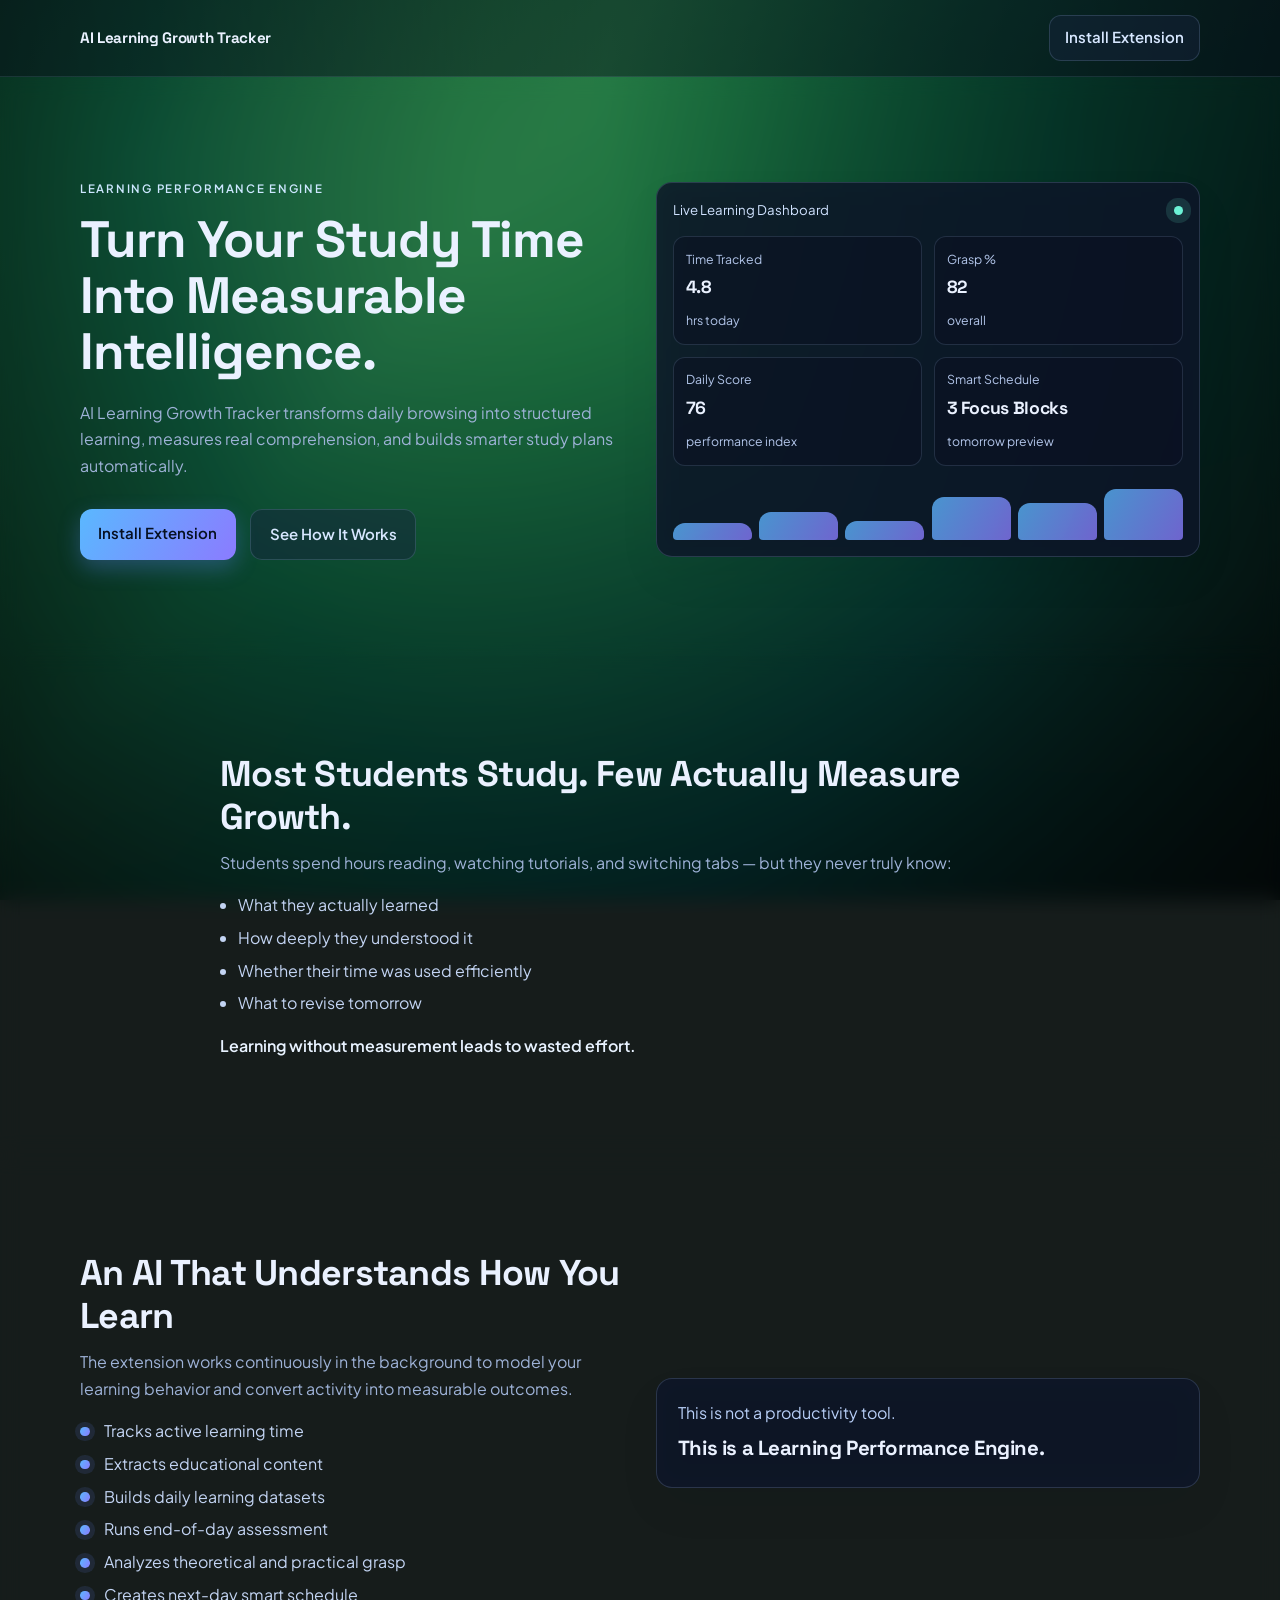
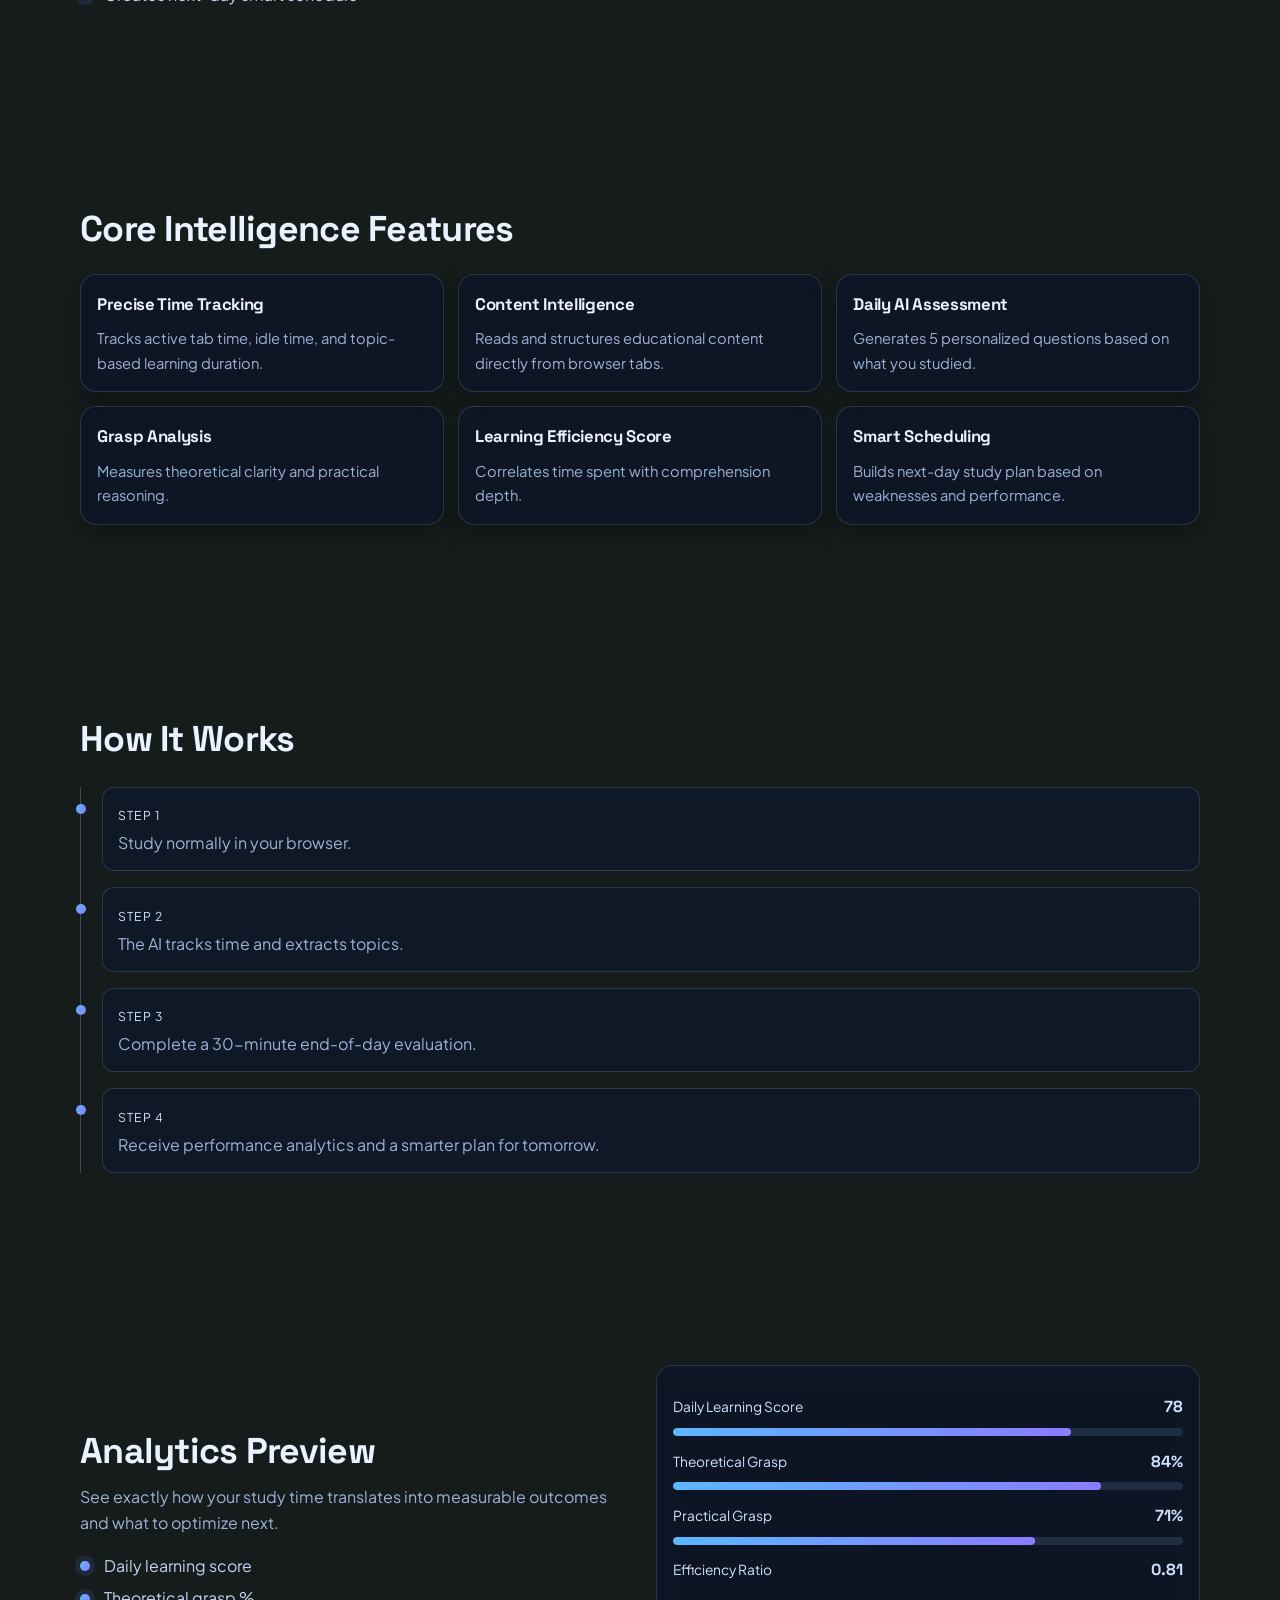
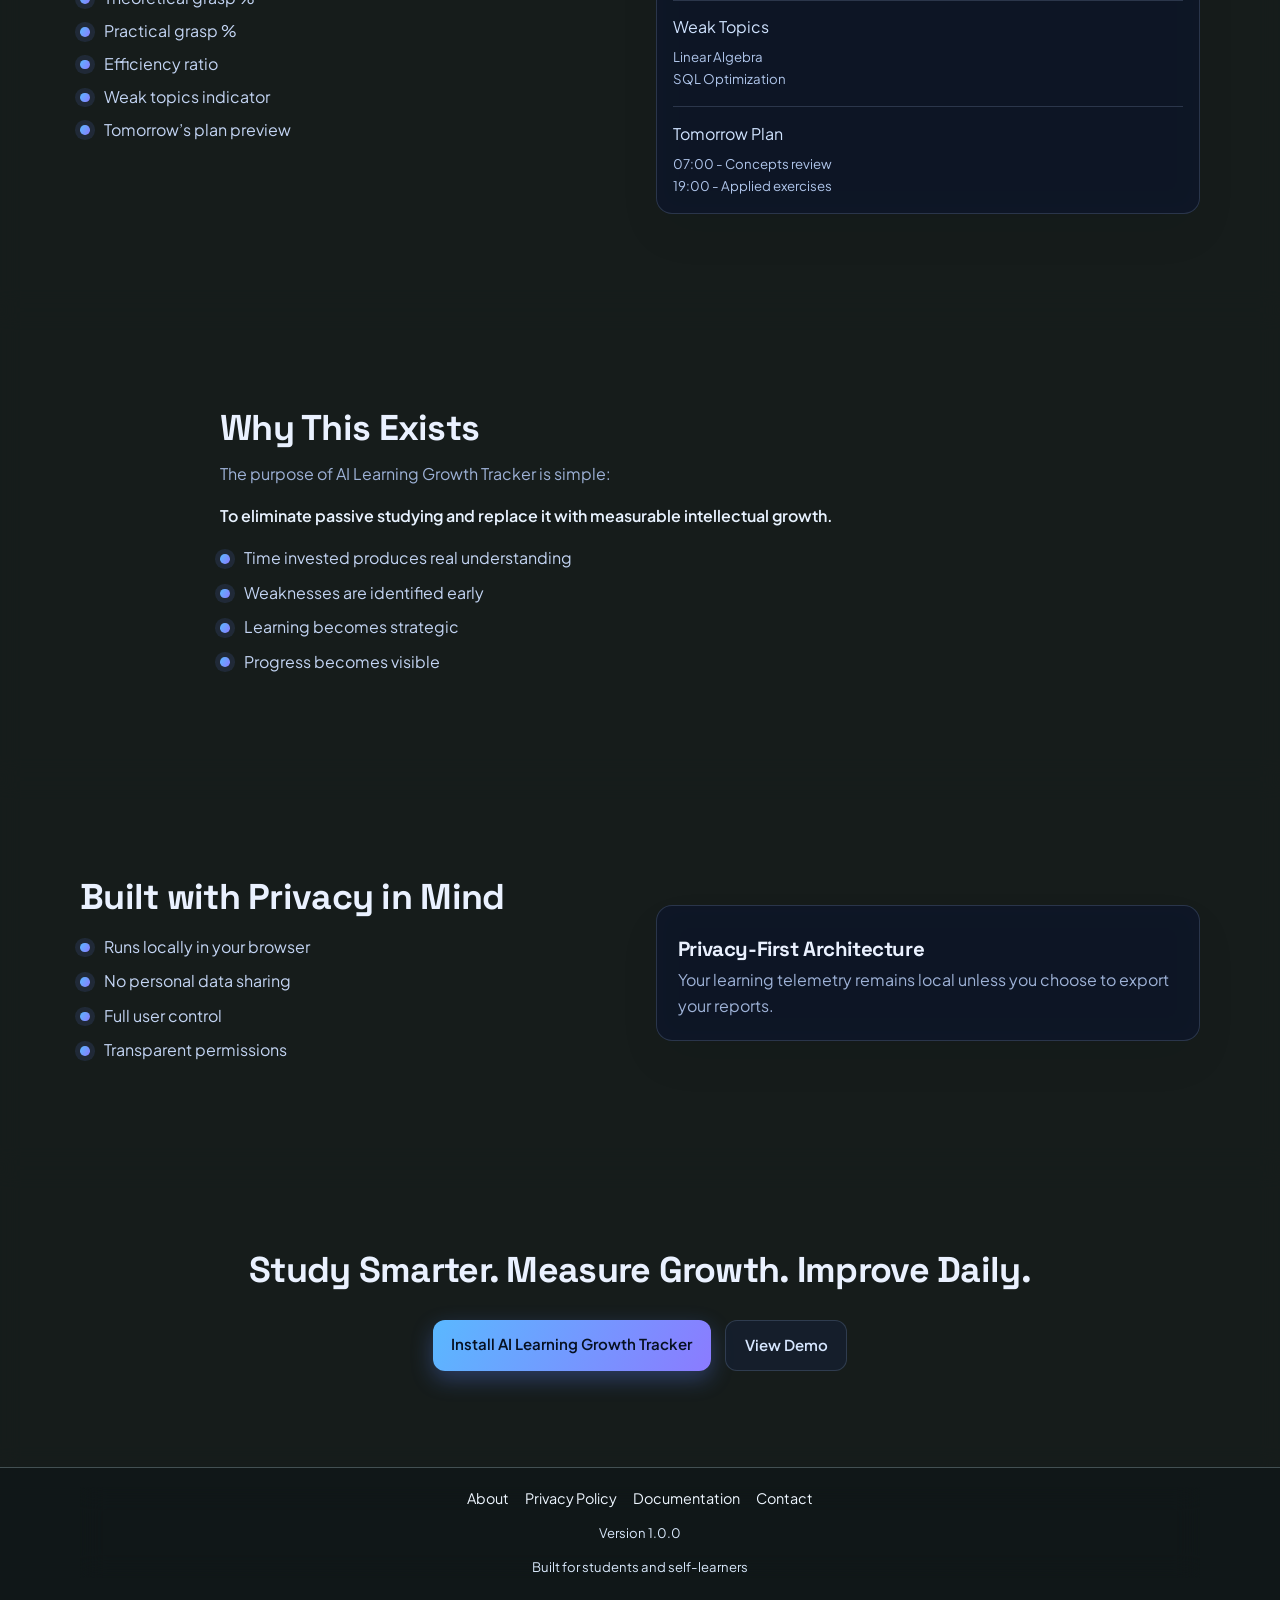
==== index.html @ ff6d8755 "initial commit" ====
<!doctype html>
<html lang="en">
<head>
  <meta charset="UTF-8">
  <meta name="viewport" content="width=device-width, initial-scale=1.0">
  <title>AI Learning Growth Tracker</title>
  <meta name="description" content="AI Learning Growth Tracker transforms daily browsing into measurable learning intelligence.">
  <link rel="preconnect" href="https://fonts.googleapis.com">
  <link rel="preconnect" href="https://fonts.gstatic.com" crossorigin>
  <link href="https://fonts.googleapis.com/css2?family=Space+Grotesk:wght@400;500;600;700&family=Plus+Jakarta+Sans:wght@400;500;600&display=swap" rel="stylesheet">
  <link rel="stylesheet" href="styles.css">
</head>
<body>
  <div class="site-bg" aria-hidden="true"></div>
  <header class="topbar">
    <div class="container nav-wrap">
      <div class="logo">AI Learning Growth Tracker</div>
      <a class="btn btn-ghost" href="https://drive.google.com/drive/folders/1gPzbtvhrCw2ZPXUbABQVfbm62BZZRUvs?usp=drive_link">Install Extension</a>
    </div>
  </header>

  <main>
    <section class="hero section">
      <div class="container hero-grid">
        <div class="hero-copy">
          <p class="eyebrow">Learning Performance Engine</p>
          <h1>Turn Your Study Time Into Measurable Intelligence.</h1>
          <p class="lead">AI Learning Growth Tracker transforms daily browsing into structured learning, measures real comprehension, and builds smarter study plans automatically.</p>
          <div class="cta-row">
            <a class="btn btn-primary" href="#final-cta">Install Extension</a>
            <a class="btn btn-secondary" href="#how">See How It Works</a>
          </div>
        </div>
        <div class="hero-mockup glass reveal-up" data-delay="120">
          <div class="mockup-head">
            <span>Live Learning Dashboard</span>
            <span class="dot"></span>
          </div>
          <div class="metric-grid">
            <article>
              <p>Time Tracked</p>
              <h3 data-counter="4.8">0</h3>
              <small>hrs today</small>
            </article>
            <article>
              <p>Grasp %</p>
              <h3 data-counter="82">0</h3>
              <small>overall</small>
            </article>
            <article>
              <p>Daily Score</p>
              <h3 data-counter="76">0</h3>
              <small>performance index</small>
            </article>
            <article>
              <p>Smart Schedule</p>
              <h3>3 Focus Blocks</h3>
              <small>tomorrow preview</small>
            </article>
          </div>
          <div class="sparkline" aria-hidden="true">
            <span></span><span></span><span></span><span></span><span></span><span></span>
          </div>
        </div>
      </div>
    </section>

    <section class="section">
      <div class="container narrow reveal-up">
        <h2>Most Students Study. Few Actually Measure Growth.</h2>
        <p>Students spend hours reading, watching tutorials, and switching tabs — but they never truly know:</p>
        <ul class="clean-list">
          <li>What they actually learned</li>
          <li>How deeply they understood it</li>
          <li>Whether their time was used efficiently</li>
          <li>What to revise tomorrow</li>
        </ul>
        <p class="emphasis">Learning without measurement leads to wasted effort.</p>
      </div>
    </section>

    <section class="section">
      <div class="container split reveal-up">
        <div>
          <h2>An AI That Understands How You Learn</h2>
          <p>The extension works continuously in the background to model your learning behavior and convert activity into measurable outcomes.</p>
          <ul class="check-list">
            <li>Tracks active learning time</li>
            <li>Extracts educational content</li>
            <li>Builds daily learning datasets</li>
            <li>Runs end-of-day assessment</li>
            <li>Analyzes theoretical and practical grasp</li>
            <li>Creates next-day smart schedule</li>
          </ul>
        </div>
        <div class="glass callout">
          <p>This is not a productivity tool.</p>
          <h3>This is a Learning Performance Engine.</h3>
        </div>
      </div>
    </section>

    <section class="section" id="features">
      <div class="container">
        <h2 class="reveal-up">Core Intelligence Features</h2>
        <div class="feature-grid">
          <article class="feature-card reveal-up"><h3>Precise Time Tracking</h3><p>Tracks active tab time, idle time, and topic-based learning duration.</p></article>
          <article class="feature-card reveal-up"><h3>Content Intelligence</h3><p>Reads and structures educational content directly from browser tabs.</p></article>
          <article class="feature-card reveal-up"><h3>Daily AI Assessment</h3><p>Generates 5 personalized questions based on what you studied.</p></article>
          <article class="feature-card reveal-up"><h3>Grasp Analysis</h3><p>Measures theoretical clarity and practical reasoning.</p></article>
          <article class="feature-card reveal-up"><h3>Learning Efficiency Score</h3><p>Correlates time spent with comprehension depth.</p></article>
          <article class="feature-card reveal-up"><h3>Smart Scheduling</h3><p>Builds next-day study plan based on weaknesses and performance.</p></article>
        </div>
      </div>
    </section>

    <section class="section" id="how">
      <div class="container">
        <h2 class="reveal-up">How It Works</h2>
        <div class="timeline">
          <article class="timeline-item reveal-up">
            <span>Step 1</span>
            <p>Study normally in your browser.</p>
          </article>
          <article class="timeline-item reveal-up">
            <span>Step 2</span>
            <p>The AI tracks time and extracts topics.</p>
          </article>
          <article class="timeline-item reveal-up">
            <span>Step 3</span>
            <p>Complete a 30-minute end-of-day evaluation.</p>
          </article>
          <article class="timeline-item reveal-up">
            <span>Step 4</span>
            <p>Receive performance analytics and a smarter plan for tomorrow.</p>
          </article>
        </div>
      </div>
    </section>

    <section class="section">
      <div class="container split analytics reveal-up">
        <div>
          <h2>Analytics Preview</h2>
          <p>See exactly how your study time translates into measurable outcomes and what to optimize next.</p>
          <ul class="check-list">
            <li>Daily learning score</li>
            <li>Theoretical grasp %</li>
            <li>Practical grasp %</li>
            <li>Efficiency ratio</li>
            <li>Weak topics indicator</li>
            <li>Tomorrow’s plan preview</li>
          </ul>
        </div>
        <div class="glass panel">
          <div class="panel-row"><span>Daily Learning Score</span><strong>78</strong></div>
          <div class="bar"><i style="--w:78%"></i></div>
          <div class="panel-row"><span>Theoretical Grasp</span><strong>84%</strong></div>
          <div class="bar"><i style="--w:84%"></i></div>
          <div class="panel-row"><span>Practical Grasp</span><strong>71%</strong></div>
          <div class="bar"><i style="--w:71%"></i></div>
          <div class="panel-row"><span>Efficiency Ratio</span><strong>0.81</strong></div>
          <div class="weak-topics">
            <p>Weak Topics</p>
            <span>Linear Algebra</span>
            <span>SQL Optimization</span>
          </div>
          <div class="tomorrow">
            <p>Tomorrow Plan</p>
            <small>07:00 - Concepts review</small>
            <small>19:00 - Applied exercises</small>
          </div>
        </div>
      </div>
    </section>

    <section class="section">
      <div class="container narrow reveal-up">
        <h2>Why This Exists</h2>
        <p>The purpose of AI Learning Growth Tracker is simple:</p>
        <p class="emphasis">To eliminate passive studying and replace it with measurable intellectual growth.</p>
        <ul class="check-list compact">
          <li>Time invested produces real understanding</li>
          <li>Weaknesses are identified early</li>
          <li>Learning becomes strategic</li>
          <li>Progress becomes visible</li>
        </ul>
      </div>
    </section>

    <section class="section">
      <div class="container split reveal-up">
        <div>
          <h2>Built with Privacy in Mind</h2>
          <ul class="check-list compact">
            <li>Runs locally in your browser</li>
            <li>No personal data sharing</li>
            <li>Full user control</li>
            <li>Transparent permissions</li>
          </ul>
        </div>
        <div class="glass privacy-badge">
          <h3>Privacy-First Architecture</h3>
          <p>Your learning telemetry remains local unless you choose to export your reports.</p>
        </div>
      </div>
    </section>

    <section class="section final-cta" id="final-cta">
      <div class="container narrow reveal-up">
        <h2>Study Smarter. Measure Growth. Improve Daily.</h2>
        <div class="cta-row center">
          <a class="btn btn-primary" href="#">Install AI Learning Growth Tracker</a>
          <a class="btn btn-secondary" href="#">View Demo</a>
        </div>
      </div>
    </section>
  </main>

  <footer class="footer">
    <div class="container footer-grid">
      <nav>
        <a href="#">About</a>
        <a href="#">Privacy Policy</a>
        <a href="#">Documentation</a>
        <a href="#">Contact</a>
      </nav>
      <p>Version 1.0.0</p>
      <p>Built for students and self-learners</p>
    </div>
  </footer>

  <script src="script.js"></script>
</body>
</html>
---- styles.css ----
:root {
  --bg: rgb(31, 36, 33);
  --bg-soft: rgb(33, 104, 105);
  --card: rgba(14, 22, 42, 0.82);
  --text: #eaf1ff;
  --muted: #9eb2d7;
  --line: rgba(154, 178, 222, 0.2);
  --accent-a: #5ab8ff;
  --accent-b: #8b7bff;
  --accent-grad: linear-gradient(120deg, var(--accent-a), var(--accent-b));
  --radius: 16px;
  --shadow: 0 20px 45px rgba(0, 0, 0, 0.05);
}

* {
  box-sizing: border-box;
}

html,
body {
  margin: 0;
  padding: 0;
  background: var(--bg);
  color: var(--text);
  font-family: "Plus Jakarta Sans", "Segoe UI", sans-serif;
  scroll-behavior: smooth;
}

body {
  line-height: 1.65;
  position: relative;
  overflow-x: hidden;
}

header,
main,
footer {
  position: relative;
  z-index: 1;
}

.site-bg {
  position: fixed;
  inset: 0;
  pointer-events: none;
  background:
    radial-gradient(circle at 12% 18%, rgb(156, 197, 161) 0%, rgb(73, 160, 120) 34%, rgb(33, 104, 105) 68%, rgb(31, 36, 33) 100%),
    radial-gradient(circle at 85% 12%, rgb(73, 160, 120) 0%, rgb(156, 197, 161) 36%, rgb(33, 104, 105) 70%, rgb(31, 36, 33) 100%),
    linear-gradient(128deg, rgb(73, 160, 120) 0%, rgb(156, 197, 161) 33%, rgb(33, 104, 105) 70%, rgb(31, 36, 33) 100%);
  background-blend-mode: overlay, multiply;
}

h1,
h2,
h3,
.logo {
  font-family: "Space Grotesk", "Avenir Next", sans-serif;
  letter-spacing: -0.02em;
}

h1 {
  font-size: clamp(2rem, 4vw, 3.8rem);
  line-height: 1.1;
  margin: 0;
}

h2 {
  margin: 0 0 0.75rem;
  font-size: clamp(1.55rem, 2.8vw, 2.55rem);
  line-height: 1.2;
}

h3 {
  margin: 0;
  font-size: 1.05rem;
}

p {
  margin: 0;
  color: var(--muted);
}

.container {
  width: min(1120px, 90vw);
  margin: 0 auto;
}

.narrow {
  width: min(840px, 90vw);
}

.topbar {
  position: sticky;
  top: 0;
  z-index: 20;
  border-bottom: 1px solid rgba(150, 173, 212, 0.14);
  background: rgba(7, 11, 21, 0.62);
}

.nav-wrap {
  display: flex;
  align-items: center;
  justify-content: space-between;
  gap: 1rem;
  padding: 0.95rem 0;
}

.logo {
  font-size: 0.95rem;
  font-weight: 700;
}

.section {
  padding: clamp(3.5rem, 8vw, 6rem) 0;
  background: rgba(6, 16, 19, 0.34);
  backdrop-filter: blur(10px);
  -webkit-backdrop-filter: blur(10px);
}

.hero {
  padding-top: clamp(4.2rem, 8vw, 6.4rem);
}

.hero-grid,
.split {
  display: grid;
  gap: 2rem;
  grid-template-columns: repeat(2, minmax(0, 1fr));
  align-items: center;
}

.hero-copy {
  max-width: 620px;
}

.eyebrow {
  color: #cde7ff;
  letter-spacing: 0.15em;
  text-transform: uppercase;
  font-size: 0.72rem;
  font-weight: 600;
  margin-bottom: 0.85rem;
}

.lead {
  margin-top: 1.2rem;
  max-width: 58ch;
}

.cta-row {
  margin-top: 1.85rem;
  display: flex;
  gap: 0.9rem;
  flex-wrap: wrap;
}

.btn {
  text-decoration: none;
  padding: 0.76rem 1.15rem;
  border-radius: 12px;
  font-weight: 600;
  font-size: 0.94rem;
  transition: transform 220ms ease, box-shadow 220ms ease, background 220ms ease, color 220ms ease;
}

.btn:hover {
  transform: translateY(-2px);
}

.btn-primary {
  background: var(--accent-grad);
  color: #061021;
  box-shadow: 0 8px 22px rgba(92, 130, 255, 0.32);
}

.btn-secondary,
.btn-ghost {
  color: #d7e7ff;
  border: 1px solid var(--line);
  background: rgba(21, 35, 62, 0.48);
}

.btn-ghost {
  padding: 0.58rem 0.95rem;
}

.glass {
  border-radius: var(--radius);
  background: var(--card);
  border: 1px solid var(--line);
  box-shadow: var(--shadow);
  backdrop-filter: blur(14px);
  -webkit-backdrop-filter: blur(14px);
}

.hero-mockup {
  padding: 1rem;
}

.mockup-head {
  display: flex;
  justify-content: space-between;
  align-items: center;
  margin-bottom: 0.95rem;
  font-size: 0.83rem;
  color: #d0e2ff;
}

.dot {
  height: 9px;
  width: 9px;
  border-radius: 50%;
  background: #6cf2d6;
  box-shadow: 0 0 0 8px rgba(108, 242, 214, 0.14);
}

.metric-grid {
  display: grid;
  grid-template-columns: repeat(2, minmax(0, 1fr));
  gap: 0.75rem;
}

.metric-grid article {
  border: 1px solid rgba(160, 185, 227, 0.16);
  border-radius: 12px;
  padding: 0.72rem;
  background: rgba(10, 17, 34, 0.45);
}

.metric-grid p,
.metric-grid small {
  font-size: 0.77rem;
  color: #b3c6eb;
}

.metric-grid h3 {
  margin: 0.25rem 0;
  font-size: 1.1rem;
}

.sparkline {
  margin-top: 1rem;
  height: 58px;
  display: grid;
  grid-template-columns: repeat(6, 1fr);
  align-items: end;
  gap: 0.45rem;
}

.sparkline span {
  display: block;
  width: 100%;
  border-radius: 12px 12px 4px 4px;
  background: var(--accent-grad);
  opacity: 0.78;
  animation: pulseBars 3s ease-in-out infinite;
}

.sparkline span:nth-child(1) { height: 28%; animation-delay: 0ms; }
.sparkline span:nth-child(2) { height: 48%; animation-delay: 150ms; }
.sparkline span:nth-child(3) { height: 32%; animation-delay: 250ms; }
.sparkline span:nth-child(4) { height: 74%; animation-delay: 360ms; }
.sparkline span:nth-child(5) { height: 64%; animation-delay: 480ms; }
.sparkline span:nth-child(6) { height: 88%; animation-delay: 580ms; }

.clean-list,
.check-list {
  padding-left: 1.1rem;
  margin: 1rem 0 0;
}

.clean-list li,
.check-list li {
  color: #c3d4f3;
  margin-bottom: 0.4rem;
}

.check-list {
  list-style: none;
  padding-left: 0;
}

.check-list li {
  padding-left: 1.5rem;
  position: relative;
}

.check-list li::before {
  content: "";
  position: absolute;
  left: 0;
  top: 0.55rem;
  width: 0.6rem;
  height: 0.6rem;
  border-radius: 50%;
  background: var(--accent-grad);
  box-shadow: 0 0 0 5px rgba(99, 143, 255, 0.12);
}

.compact li {
  margin-bottom: 0.5rem;
}

.emphasis {
  margin-top: 1rem;
  color: #e8f2ff;
  font-weight: 600;
}

.callout,
.privacy-badge {
  padding: 1.3rem;
}

.callout p {
  color: #b8cff8;
}

.callout h3,
.privacy-badge h3 {
  margin-top: 0.35rem;
  font-size: 1.28rem;
}

.feature-grid {
  margin-top: 1.5rem;
  display: grid;
  gap: 0.9rem;
  grid-template-columns: repeat(3, minmax(0, 1fr));
}

.feature-card {
  border: 1px solid var(--line);
  border-radius: var(--radius);
  background: rgba(13, 22, 40, 0.8);
  padding: 1rem;
  box-shadow: 0 8px 22px rgba(0, 0, 0, 0.26);
}

.feature-card p {
  margin-top: 0.5rem;
  font-size: 0.92rem;
}

.timeline {
  margin-top: 1.7rem;
  border-left: 1px solid rgba(139, 160, 199, 0.34);
  padding-left: 1.3rem;
  display: grid;
  gap: 1rem;
}

.timeline-item {
  position: relative;
  padding: 0.85rem 0.95rem;
  border: 1px solid var(--line);
  border-radius: 12px;
  background: rgba(14, 24, 43, 0.72);
}

.timeline-item::before {
  content: "";
  position: absolute;
  width: 10px;
  height: 10px;
  left: -1.66rem;
  top: 1rem;
  border-radius: 50%;
  background: var(--accent-grad);
}

.timeline-item span {
  display: inline-block;
  font-size: 0.76rem;
  text-transform: uppercase;
  letter-spacing: 0.1em;
  color: #d2e4ff;
  margin-bottom: 0.3rem;
}

.analytics .panel {
  padding: 1rem;
}

.panel-row {
  display: flex;
  align-items: center;
  justify-content: space-between;
  gap: 1rem;
  margin-top: 0.8rem;
  color: #d1e2ff;
  font-size: 0.86rem;
}

.panel-row strong {
  font-family: "Space Grotesk", sans-serif;
  font-size: 1rem;
}

.bar {
  margin-top: 0.45rem;
  width: 100%;
  height: 8px;
  border-radius: 999px;
  overflow: hidden;
  background: rgba(111, 139, 183, 0.2);
}

.bar i {
  display: block;
  width: var(--w);
  height: 100%;
  border-radius: inherit;
  background: var(--accent-grad);
}

.weak-topics,
.tomorrow {
  margin-top: 1rem;
  padding-top: 0.85rem;
  border-top: 1px solid rgba(147, 169, 206, 0.22);
}

.weak-topics p,
.tomorrow p {
  color: #d0e3ff;
  margin-bottom: 0.35rem;
}

.weak-topics span,
.tomorrow small {
  display: block;
  color: #afc5ea;
  font-size: 0.83rem;
}

.final-cta {
  padding-top: 5rem;
  text-align: center;
}

.cta-row.center {
  justify-content: center;
}

.footer {
  border-top: 1px solid rgba(202, 231, 232, 0.28);
  background: rgba(6, 14, 19, 0.58);
  padding: 1.15rem 0 2rem;
}

.footer-grid {
  display: grid;
  gap: 0.75rem;
  justify-items: center;
  backdrop-filter: blur(12px);
  -webkit-backdrop-filter: blur(12px);
}

.footer nav {
  display: flex;
  gap: 1rem;
  flex-wrap: wrap;
  justify-content: center;
}

.footer a {
  color: #eef6ff;
  text-decoration: none;
  font-size: 0.9rem;
}

.footer p {
  color: #d9e8fb;
  font-size: 0.82rem;
}

.reveal-up {
  opacity: 0;
  transform: translateY(22px);
  transition: opacity 650ms ease, transform 650ms ease;
}

.reveal-up.is-visible {
  opacity: 1;
  transform: translateY(0);
}

@keyframes pulseBars {
  0%,
  100% {
    opacity: 0.55;
    transform: scaleY(0.9);
  }
  50% {
    opacity: 0.95;
    transform: scaleY(1);
  }
}

@media (max-width: 980px) {
  .hero-grid,
  .split,
  .feature-grid {
    grid-template-columns: 1fr;
  }

  .feature-grid {
    gap: 0.75rem;
  }
}

@media (max-width: 600px) {
  .section {
    padding: 3.2rem 0;
  }

  .topbar {
    position: static;
  }

  .btn {
    width: 100%;
    text-align: center;
  }

  .cta-row {
    width: 100%;
  }
}
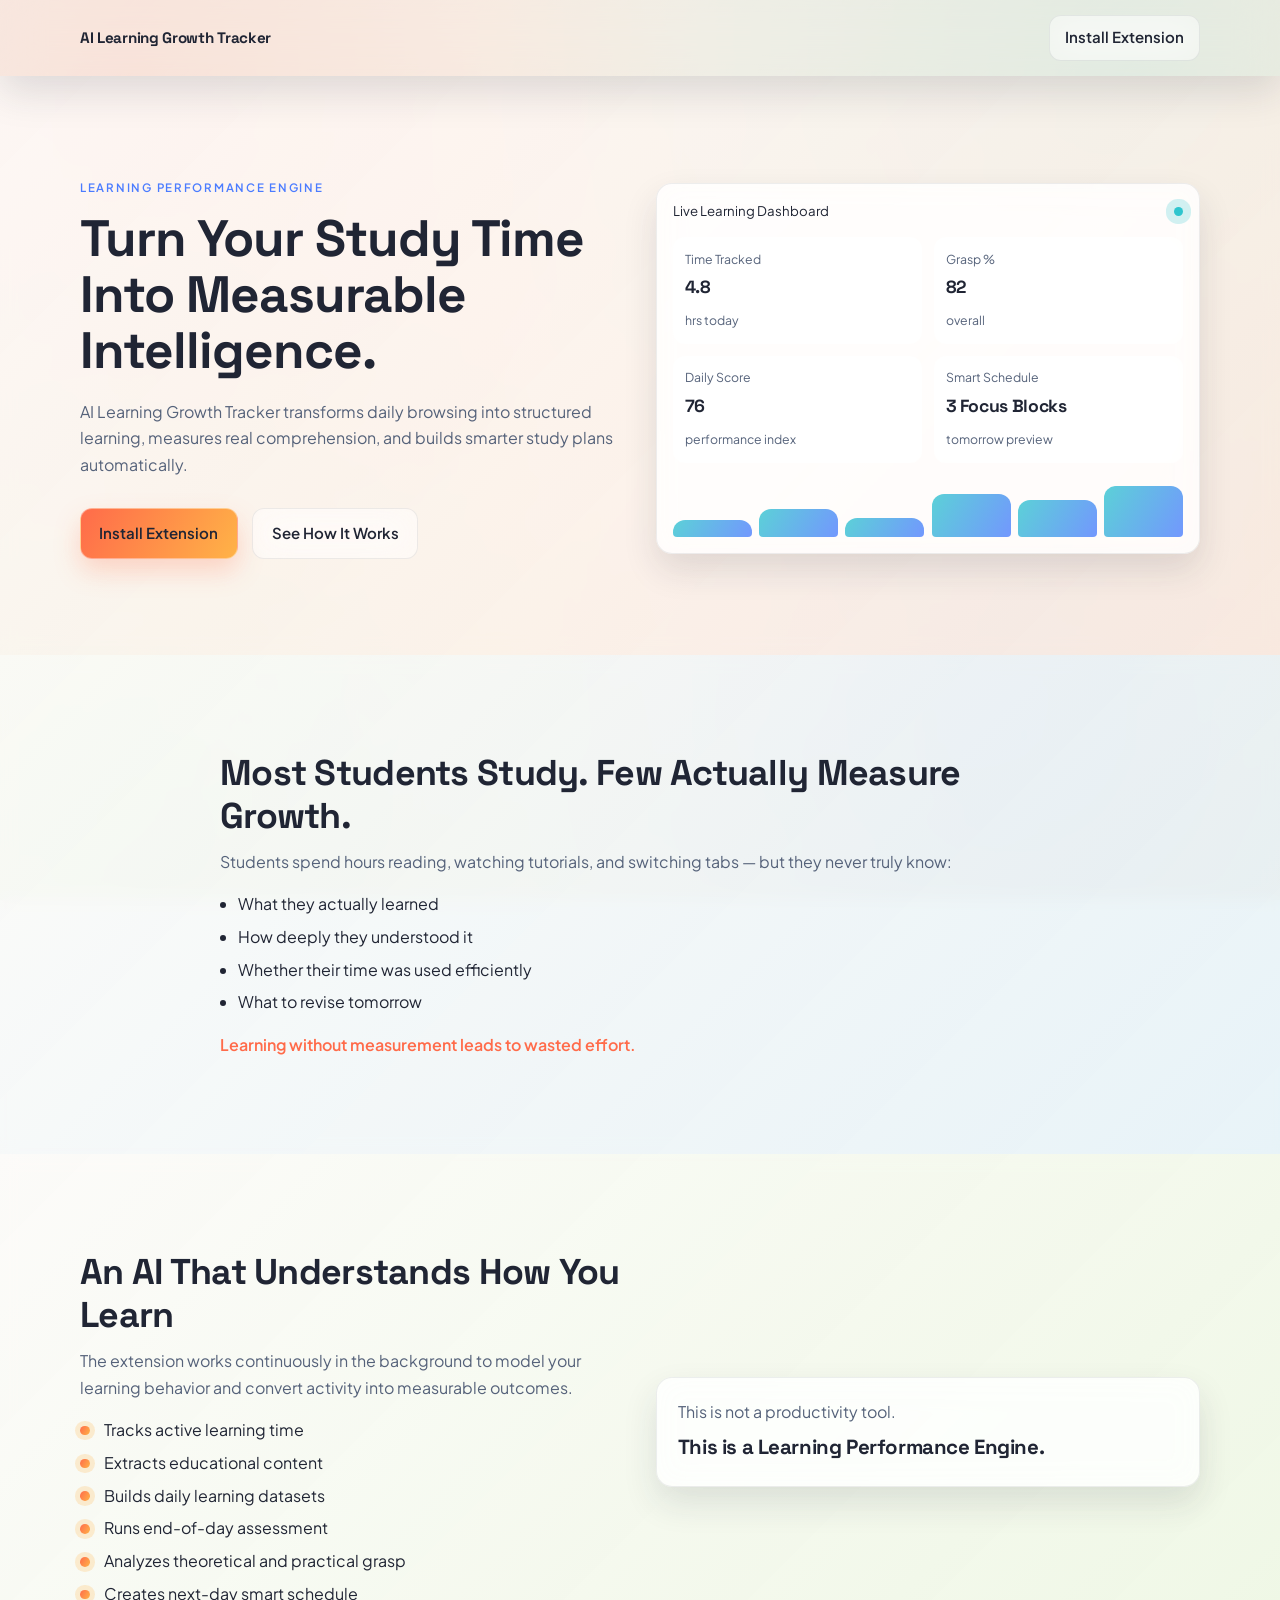
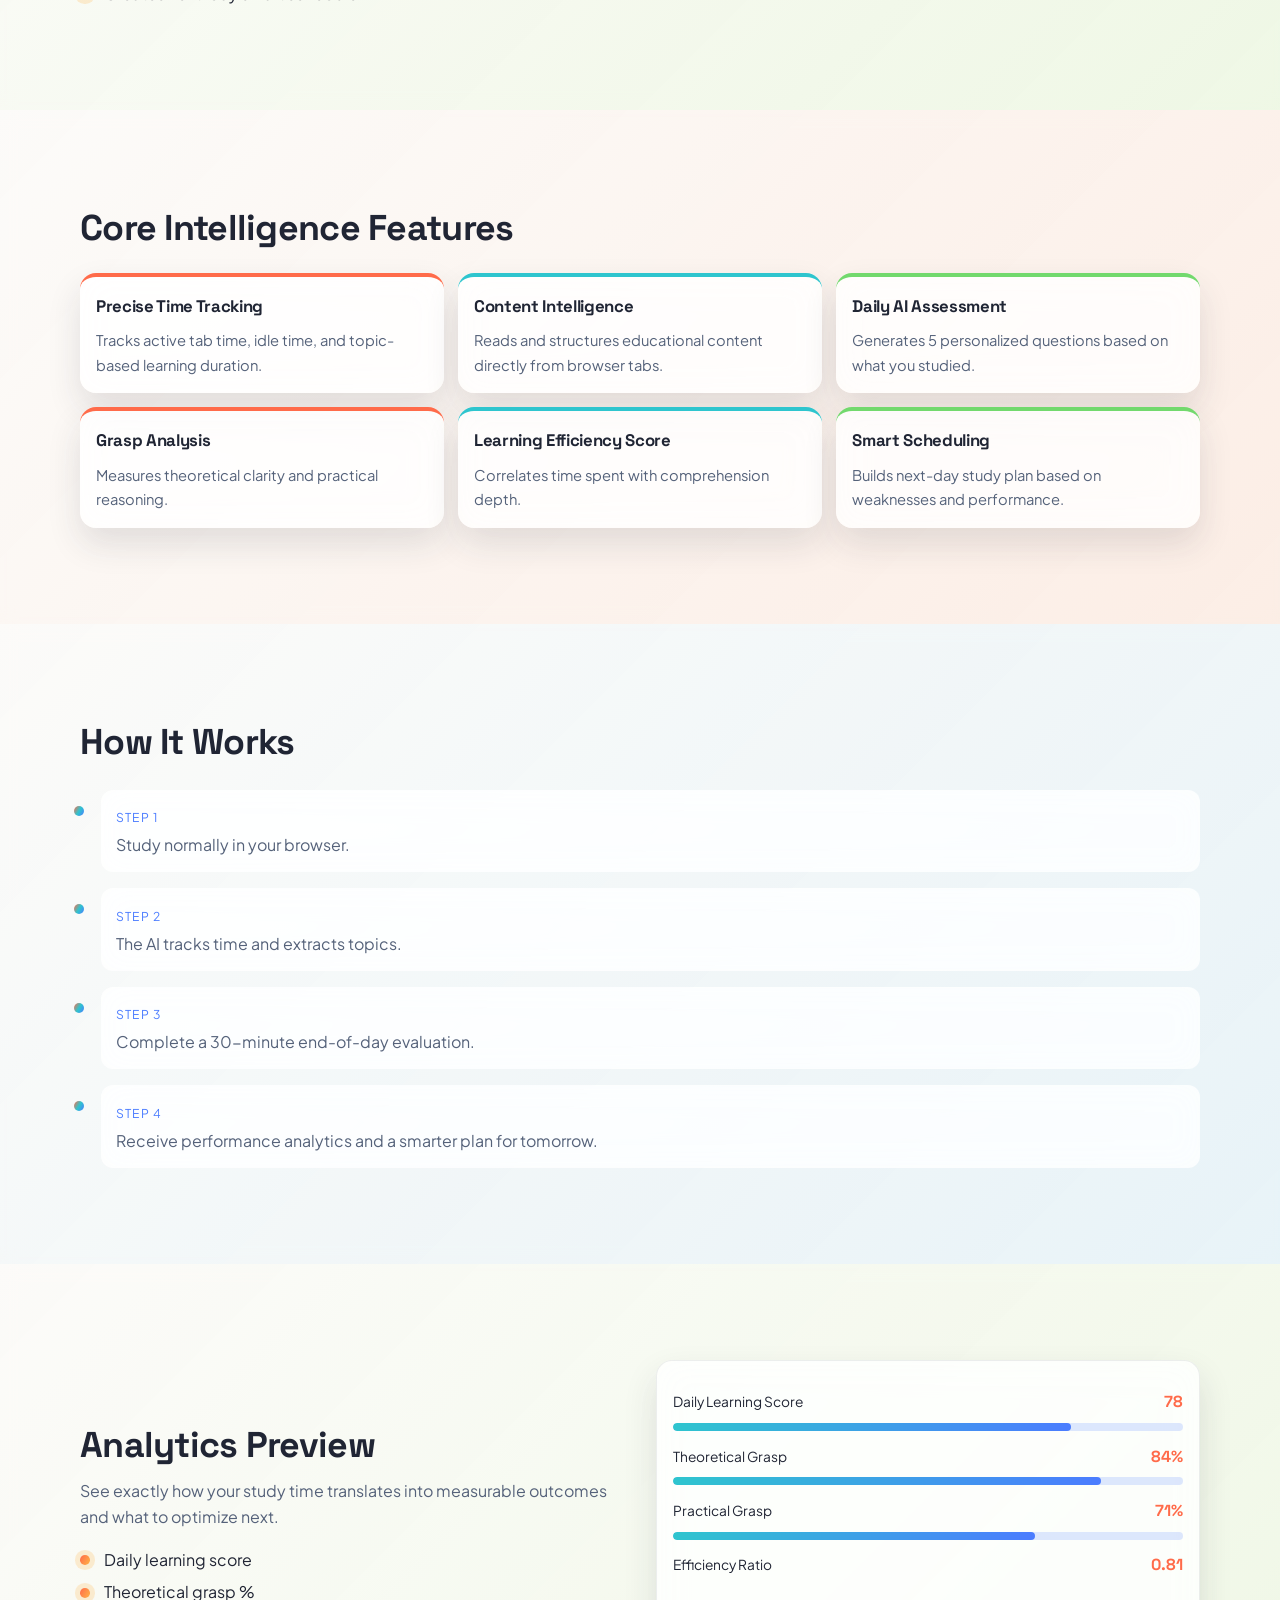
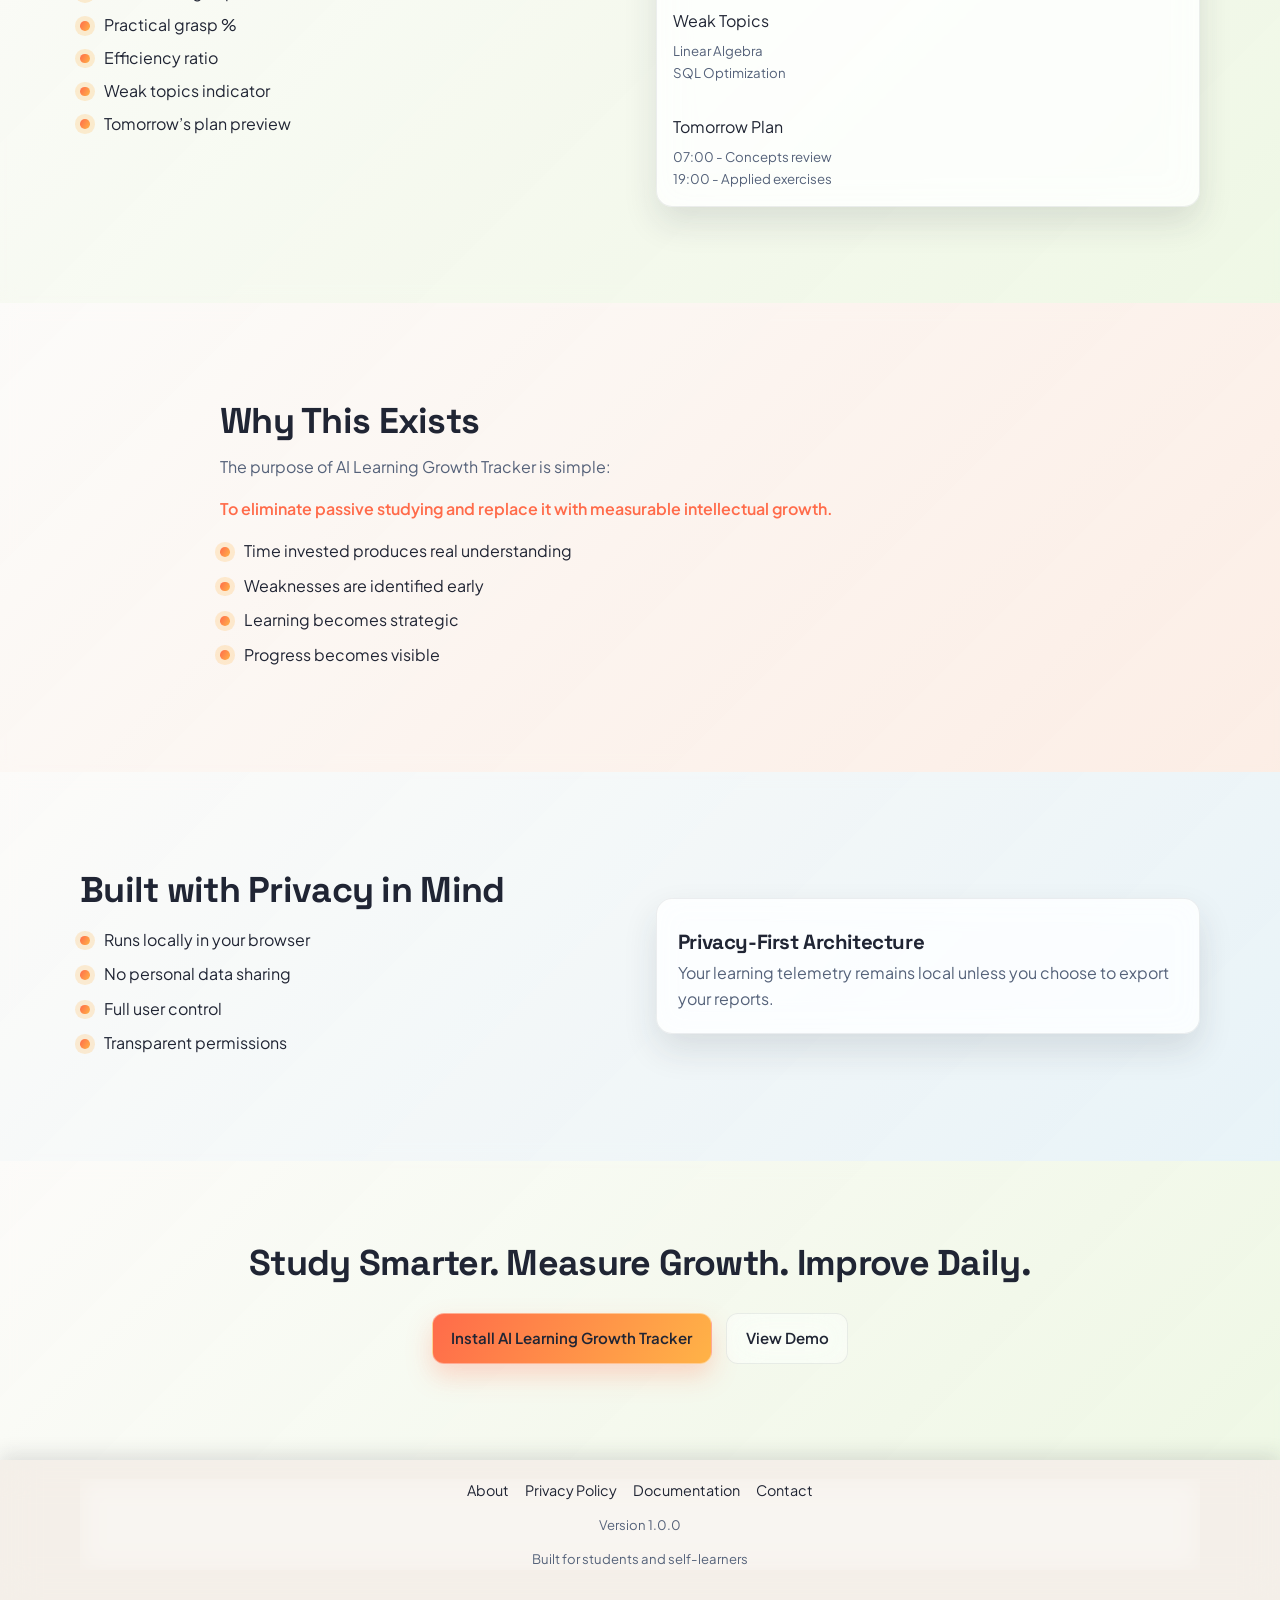
==== commit 3e005547: "new" ====
--- a/index.html
+++ b/index.html
@@ -3,6 +3,17 @@
 <head>
   <meta charset="UTF-8">
   <meta name="viewport" content="width=device-width, initial-scale=1.0">
+  <meta name="author" content="Devashish Markam">
+  <meta name="keywords" content="AI learning, AI monitoring, AI custom monitoring app, AI learning Tracker, Devashish Markam, AI tracker, custom extension, custom chrome extension, dot marketing agency, ai study optimiser, ai scheduler">
+  <meta name="description" content="AI-powered Chrome extension that analyzes answers, tracks learning growth, provides topic insights, and suggests personalized study improvements using Gemini AI and optional cloud sync.">
+  <meta name="robots" content="index, follow">
+  <meta name="title" content="AI Learning Growth Tracker – Smart Study & Progress Analytics">
+  <meta property="og:type" content="website">
+  <meta property="og:title" content="AI Learning Growth Tracker">
+  <meta property="og:description" content="Track, analyze, and improve your learning with AI-powered insights. Smart answer analysis, topic tracking, and growth visualization in one Chrome extension.">
+  <meta property="og:image" content="https://yourdomain.com/preview-image.png">
+  <meta property="og:url" content="https://yourdomain.com">
+  <meta property="og:site_name" content="AI Learning Growth Tracker">
   <title>AI Learning Growth Tracker</title>
   <meta name="description" content="AI Learning Growth Tracker transforms daily browsing into measurable learning intelligence.">
   <link rel="preconnect" href="https://fonts.googleapis.com">
@@ -28,7 +39,7 @@
           <p class="lead">AI Learning Growth Tracker transforms daily browsing into structured learning, measures real comprehension, and builds smarter study plans automatically.</p>
           <div class="cta-row">
             <a class="btn btn-primary" href="#final-cta">Install Extension</a>
-            <a class="btn btn-secondary" href="#how">See How It Works</a>
+            <a class="btn btn-secondary" href="https://docs.google.com/document/d/1eOtTYWC_iaU0guOy-WRq9B2MlVnwSuiy/edit?usp=sharing&ouid=106678018575700729006&rtpof=true&sd=true">See How It Works</a>
           </div>
         </div>
         <div class="hero-mockup glass reveal-up" data-delay="120">
--- a/styles.css
+++ b/styles.css
@@ -1,15 +1,33 @@
 :root {
-  --bg: rgb(31, 36, 33);
-  --bg-soft: rgb(33, 104, 105);
-  --card: rgba(14, 22, 42, 0.82);
-  --text: #eaf1ff;
-  --muted: #9eb2d7;
-  --line: rgba(154, 178, 222, 0.2);
-  --accent-a: #5ab8ff;
-  --accent-b: #8b7bff;
-  --accent-grad: linear-gradient(120deg, var(--accent-a), var(--accent-b));
+  --bg: #efe7dd;
+  --panel: rgba(255, 255, 255, 0.82);
+  --panel-strong: rgba(255, 255, 255, 0.94);
+  --text: #202534;
+  --muted: #55627a;
+  --line: rgba(32, 37, 52, 0.08);
+
+  --brand-a: #ff6b4a;
+  --brand-b: #ffb347;
+  --brand-c: #2ec5ce;
+  --brand-d: #4b7cff;
+  --brand-e: #72d96d;
+
+  --wash-a: rgba(255, 107, 74, 0.22);
+  --wash-b: rgba(255, 179, 71, 0.24);
+  --wash-c: rgba(46, 197, 206, 0.2);
+  --wash-d: rgba(75, 124, 255, 0.18);
+  --wash-e: rgba(114, 217, 109, 0.16);
+
+  --section-warm: rgba(255, 239, 231, 0.78);
+  --section-cool: rgba(229, 246, 255, 0.78);
+  --section-fresh: rgba(238, 252, 231, 0.78);
+
+  --accent-warm: linear-gradient(120deg, var(--brand-a), var(--brand-b));
+  --accent-cool: linear-gradient(120deg, var(--brand-c), var(--brand-d));
+  --accent-mix: linear-gradient(120deg, var(--brand-a), var(--brand-c), var(--brand-d));
+
   --radius: 16px;
-  --shadow: 0 20px 45px rgba(0, 0, 0, 0.05);
+  --shadow: 0 16px 34px rgba(32, 37, 52, 0.12);
 }
 
 * {
@@ -44,10 +62,11 @@
   inset: 0;
   pointer-events: none;
   background:
-    radial-gradient(circle at 12% 18%, rgb(156, 197, 161) 0%, rgb(73, 160, 120) 34%, rgb(33, 104, 105) 68%, rgb(31, 36, 33) 100%),
-    radial-gradient(circle at 85% 12%, rgb(73, 160, 120) 0%, rgb(156, 197, 161) 36%, rgb(33, 104, 105) 70%, rgb(31, 36, 33) 100%),
-    linear-gradient(128deg, rgb(73, 160, 120) 0%, rgb(156, 197, 161) 33%, rgb(33, 104, 105) 70%, rgb(31, 36, 33) 100%);
-  background-blend-mode: overlay, multiply;
+    radial-gradient(circle at 10% 10%, var(--wash-a) 0%, transparent 42%),
+    radial-gradient(circle at 88% 8%, var(--wash-c) 0%, transparent 46%),
+    radial-gradient(circle at 80% 82%, var(--wash-d) 0%, transparent 42%),
+    radial-gradient(circle at 8% 88%, var(--wash-e) 0%, transparent 42%),
+    linear-gradient(132deg, var(--bg) 0%, var(--wash-b) 100%);
 }
 
 h1,
@@ -93,8 +112,11 @@
   position: sticky;
   top: 0;
   z-index: 20;
-  border-bottom: 1px solid rgba(150, 173, 212, 0.14);
-  background: rgba(7, 11, 21, 0.62);
+  background: rgba(255, 255, 255, 0.45);
+  backdrop-filter: blur(20px);
+  -webkit-backdrop-filter: blur(20px);
+  box-shadow: 0 14px 40px rgba(32, 37, 52, 0.15);
+  border-bottom: none;
 }
 
 .nav-wrap {
@@ -112,9 +134,17 @@
 
 .section {
   padding: clamp(3.5rem, 8vw, 6rem) 0;
-  background: rgba(6, 16, 19, 0.34);
-  backdrop-filter: blur(10px);
-  -webkit-backdrop-filter: blur(10px);
+  background: linear-gradient(135deg, var(--panel) 0%, var(--section-warm) 100%);
+  backdrop-filter: blur(8px);
+  -webkit-backdrop-filter: blur(8px);
+}
+
+main .section:nth-of-type(3n + 2) {
+  background: linear-gradient(135deg, var(--panel) 0%, var(--section-cool) 100%);
+}
+
+main .section:nth-of-type(3n + 3) {
+  background: linear-gradient(135deg, var(--panel) 0%, var(--section-fresh) 100%);
 }
 
 .hero {
@@ -134,7 +164,7 @@
 }
 
 .eyebrow {
-  color: #cde7ff;
+  color: var(--brand-d);
   letter-spacing: 0.15em;
   text-transform: uppercase;
   font-size: 0.72rem;
@@ -161,6 +191,11 @@
   font-weight: 600;
   font-size: 0.94rem;
   transition: transform 220ms ease, box-shadow 220ms ease, background 220ms ease, color 220ms ease;
+  background: rgba(255, 255, 255, 0.35);
+  border: 1px solid rgba(255, 255, 255, 0.4);
+  color: var(--text);
+  backdrop-filter: blur(18px);
+  -webkit-backdrop-filter: blur(18px);
 }
 
 .btn:hover {
@@ -168,16 +203,21 @@
 }
 
 .btn-primary {
-  background: var(--accent-grad);
-  color: #061021;
-  box-shadow: 0 8px 22px rgba(92, 130, 255, 0.32);
+  background: var(--accent-warm);
+  color: var(--text);
+  box-shadow: 0 12px 26px rgba(255, 122, 87, 0.28);
 }
 
 .btn-secondary,
 .btn-ghost {
-  color: #d7e7ff;
+  color: var(--text);
   border: 1px solid var(--line);
-  background: rgba(21, 35, 62, 0.48);
+  background: rgba(255, 255, 255, 0.4);
+}
+
+.btn-secondary:hover,
+.btn-ghost:hover {
+  background: linear-gradient(120deg, rgba(46, 197, 206, 0.2), rgba(75, 124, 255, 0.16));
 }
 
 .btn-ghost {
@@ -186,7 +226,7 @@
 
 .glass {
   border-radius: var(--radius);
-  background: var(--card);
+  background: rgba(255, 255, 255, 0.78);
   border: 1px solid var(--line);
   box-shadow: var(--shadow);
   backdrop-filter: blur(14px);
@@ -203,15 +243,15 @@
   align-items: center;
   margin-bottom: 0.95rem;
   font-size: 0.83rem;
-  color: #d0e2ff;
+  color: var(--text);
 }
 
 .dot {
   height: 9px;
   width: 9px;
   border-radius: 50%;
-  background: #6cf2d6;
-  box-shadow: 0 0 0 8px rgba(108, 242, 214, 0.14);
+  background: var(--brand-c);
+  box-shadow: 0 0 0 8px rgba(46, 197, 206, 0.22);
 }
 
 .metric-grid {
@@ -221,16 +261,18 @@
 }
 
 .metric-grid article {
-  border: 1px solid rgba(160, 185, 227, 0.16);
+  border: none;
   border-radius: 12px;
   padding: 0.72rem;
-  background: rgba(10, 17, 34, 0.45);
+  background: rgba(255, 255, 255, 0.78);
+  backdrop-filter: blur(14px);
+  -webkit-backdrop-filter: blur(14px);
 }
 
 .metric-grid p,
 .metric-grid small {
   font-size: 0.77rem;
-  color: #b3c6eb;
+  color: var(--muted);
 }
 
 .metric-grid h3 {
@@ -251,7 +293,7 @@
   display: block;
   width: 100%;
   border-radius: 12px 12px 4px 4px;
-  background: var(--accent-grad);
+  background: var(--accent-cool);
   opacity: 0.78;
   animation: pulseBars 3s ease-in-out infinite;
 }
@@ -271,7 +313,7 @@
 
 .clean-list li,
 .check-list li {
-  color: #c3d4f3;
+  color: var(--text);
   margin-bottom: 0.4rem;
 }
 
@@ -293,8 +335,8 @@
   width: 0.6rem;
   height: 0.6rem;
   border-radius: 50%;
-  background: var(--accent-grad);
-  box-shadow: 0 0 0 5px rgba(99, 143, 255, 0.12);
+  background: var(--accent-warm);
+  box-shadow: 0 0 0 5px rgba(255, 179, 71, 0.22);
 }
 
 .compact li {
@@ -303,7 +345,7 @@
 
 .emphasis {
   margin-top: 1rem;
-  color: #e8f2ff;
+  color: var(--brand-a);
   font-weight: 600;
 }
 
@@ -313,7 +355,7 @@
 }
 
 .callout p {
-  color: #b8cff8;
+  color: var(--muted);
 }
 
 .callout h3,
@@ -330,11 +372,26 @@
 }
 
 .feature-card {
-  border: 1px solid var(--line);
+  border: none;
   border-radius: var(--radius);
-  background: rgba(13, 22, 40, 0.8);
+  background: rgba(255, 255, 255, 0.78);
   padding: 1rem;
-  box-shadow: 0 8px 22px rgba(0, 0, 0, 0.26);
+  box-shadow: var(--shadow);
+  border-top: 4px solid var(--brand-c);
+  backdrop-filter: blur(16px);
+  -webkit-backdrop-filter: blur(16px);
+}
+
+.feature-card:nth-child(3n + 1) {
+  border-top-color: var(--brand-a);
+}
+
+.feature-card:nth-child(3n + 2) {
+  border-top-color: var(--brand-c);
+}
+
+.feature-card:nth-child(3n + 3) {
+  border-top-color: var(--brand-e);
 }
 
 .feature-card p {
@@ -344,7 +401,6 @@
 
 .timeline {
   margin-top: 1.7rem;
-  border-left: 1px solid rgba(139, 160, 199, 0.34);
   padding-left: 1.3rem;
   display: grid;
   gap: 1rem;
@@ -353,9 +409,11 @@
 .timeline-item {
   position: relative;
   padding: 0.85rem 0.95rem;
-  border: 1px solid var(--line);
+  border: none;
   border-radius: 12px;
-  background: rgba(14, 24, 43, 0.72);
+  background: rgba(255, 255, 255, 0.78);
+  backdrop-filter: blur(14px);
+  -webkit-backdrop-filter: blur(14px);
 }
 
 .timeline-item::before {
@@ -366,7 +424,7 @@
   left: -1.66rem;
   top: 1rem;
   border-radius: 50%;
-  background: var(--accent-grad);
+  background: var(--accent-mix);
 }
 
 .timeline-item span {
@@ -374,12 +432,15 @@
   font-size: 0.76rem;
   text-transform: uppercase;
   letter-spacing: 0.1em;
-  color: #d2e4ff;
+  color: var(--brand-d);
   margin-bottom: 0.3rem;
 }
 
 .analytics .panel {
   padding: 1rem;
+  background: rgba(255, 255, 255, 0.78);
+  backdrop-filter: blur(16px);
+  -webkit-backdrop-filter: blur(16px);
 }
 
 .panel-row {
@@ -388,13 +449,14 @@
   justify-content: space-between;
   gap: 1rem;
   margin-top: 0.8rem;
-  color: #d1e2ff;
+  color: var(--text);
   font-size: 0.86rem;
 }
 
 .panel-row strong {
   font-family: "Space Grotesk", sans-serif;
   font-size: 1rem;
+  color: var(--brand-a);
 }
 
 .bar {
@@ -403,7 +465,7 @@
   height: 8px;
   border-radius: 999px;
   overflow: hidden;
-  background: rgba(111, 139, 183, 0.2);
+  background: rgba(75, 124, 255, 0.18);
 }
 
 .bar i {
@@ -411,26 +473,25 @@
   width: var(--w);
   height: 100%;
   border-radius: inherit;
-  background: var(--accent-grad);
+  background: var(--accent-cool);
 }
 
 .weak-topics,
 .tomorrow {
   margin-top: 1rem;
   padding-top: 0.85rem;
-  border-top: 1px solid rgba(147, 169, 206, 0.22);
 }
 
 .weak-topics p,
 .tomorrow p {
-  color: #d0e3ff;
+  color: var(--text);
   margin-bottom: 0.35rem;
 }
 
 .weak-topics span,
 .tomorrow small {
   display: block;
-  color: #afc5ea;
+  color: var(--muted);
   font-size: 0.83rem;
 }
 
@@ -444,9 +505,12 @@
 }
 
 .footer {
-  border-top: 1px solid rgba(202, 231, 232, 0.28);
-  background: rgba(6, 14, 19, 0.58);
+  border-top: none;
+  background: rgba(255, 255, 255, 0.35);
   padding: 1.15rem 0 2rem;
+  backdrop-filter: blur(18px);
+  -webkit-backdrop-filter: blur(18px);
+  box-shadow: 0 -6px 18px rgba(32, 37, 52, 0.12);
 }
 
 .footer-grid {
@@ -465,13 +529,13 @@
 }
 
 .footer a {
-  color: #eef6ff;
+  color: var(--text);
   text-decoration: none;
   font-size: 0.9rem;
 }
 
 .footer p {
-  color: #d9e8fb;
+  color: var(--muted);
   font-size: 0.82rem;
 }
 
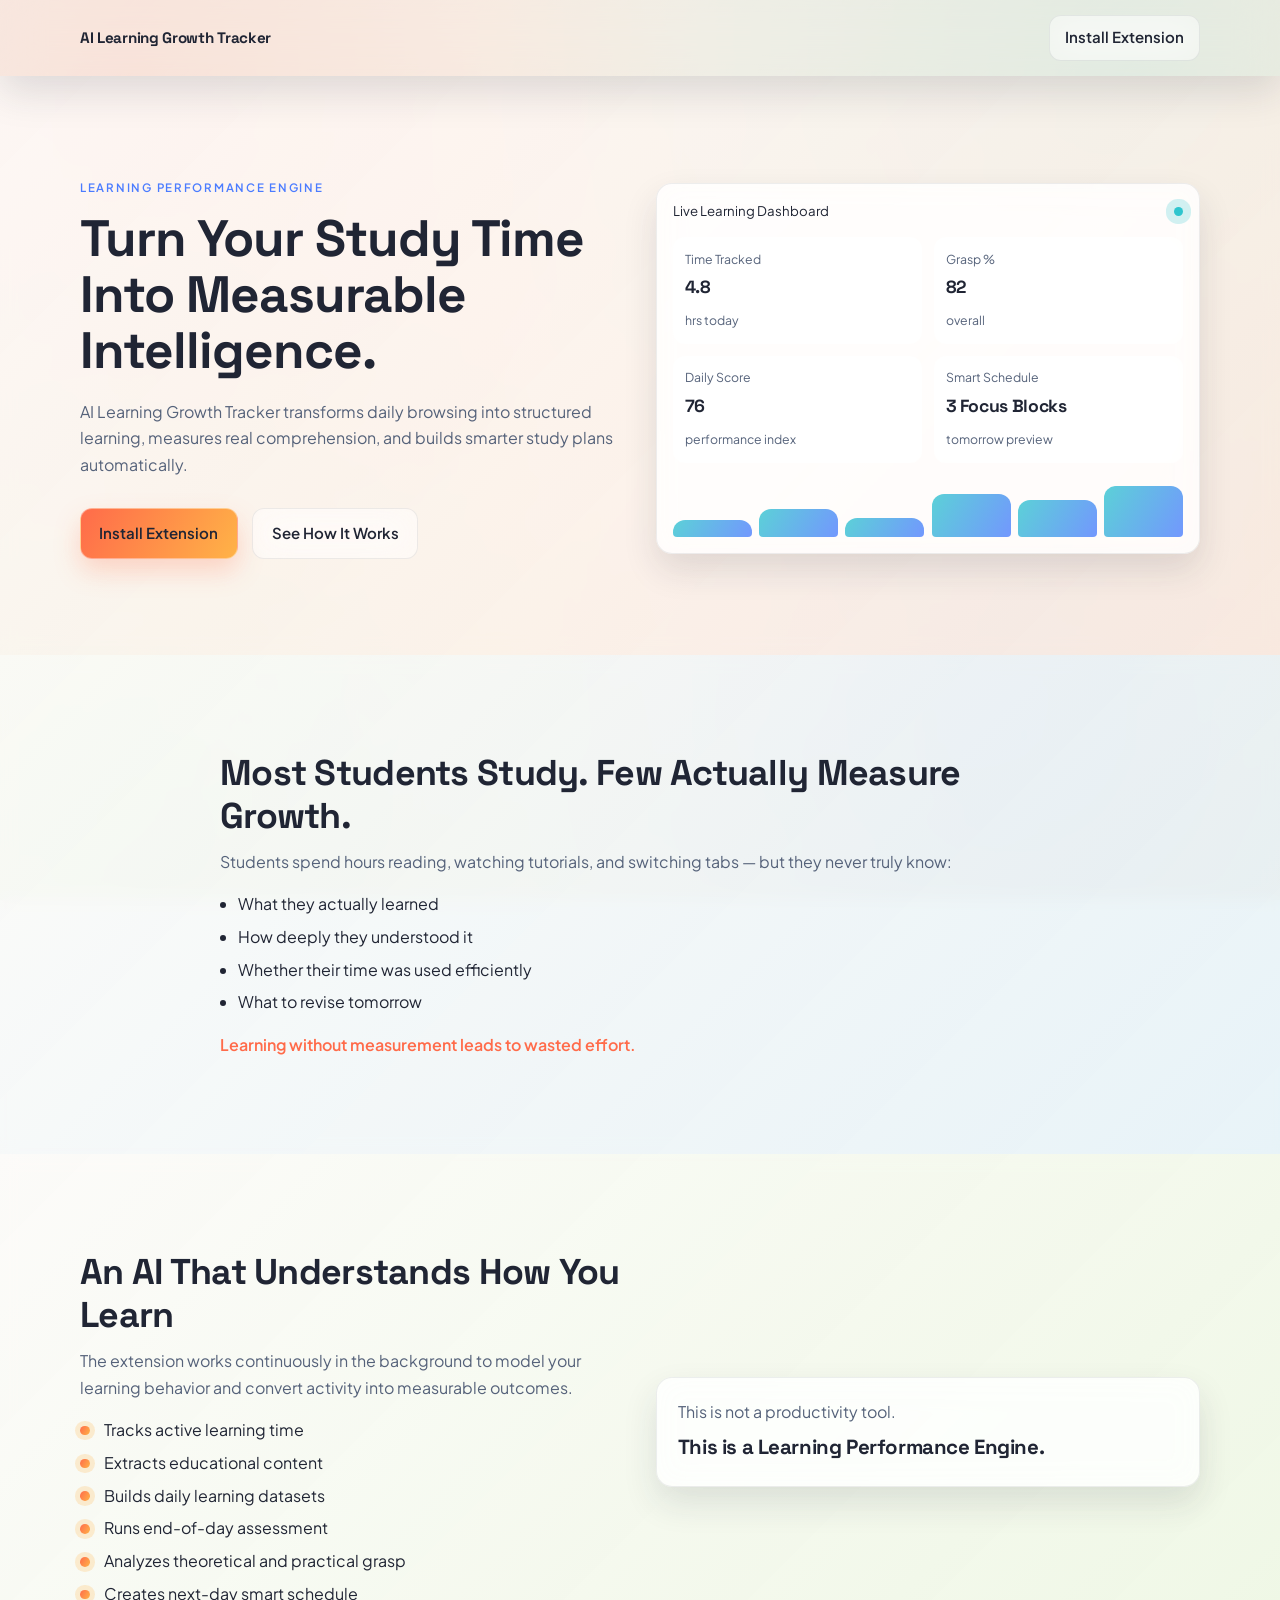
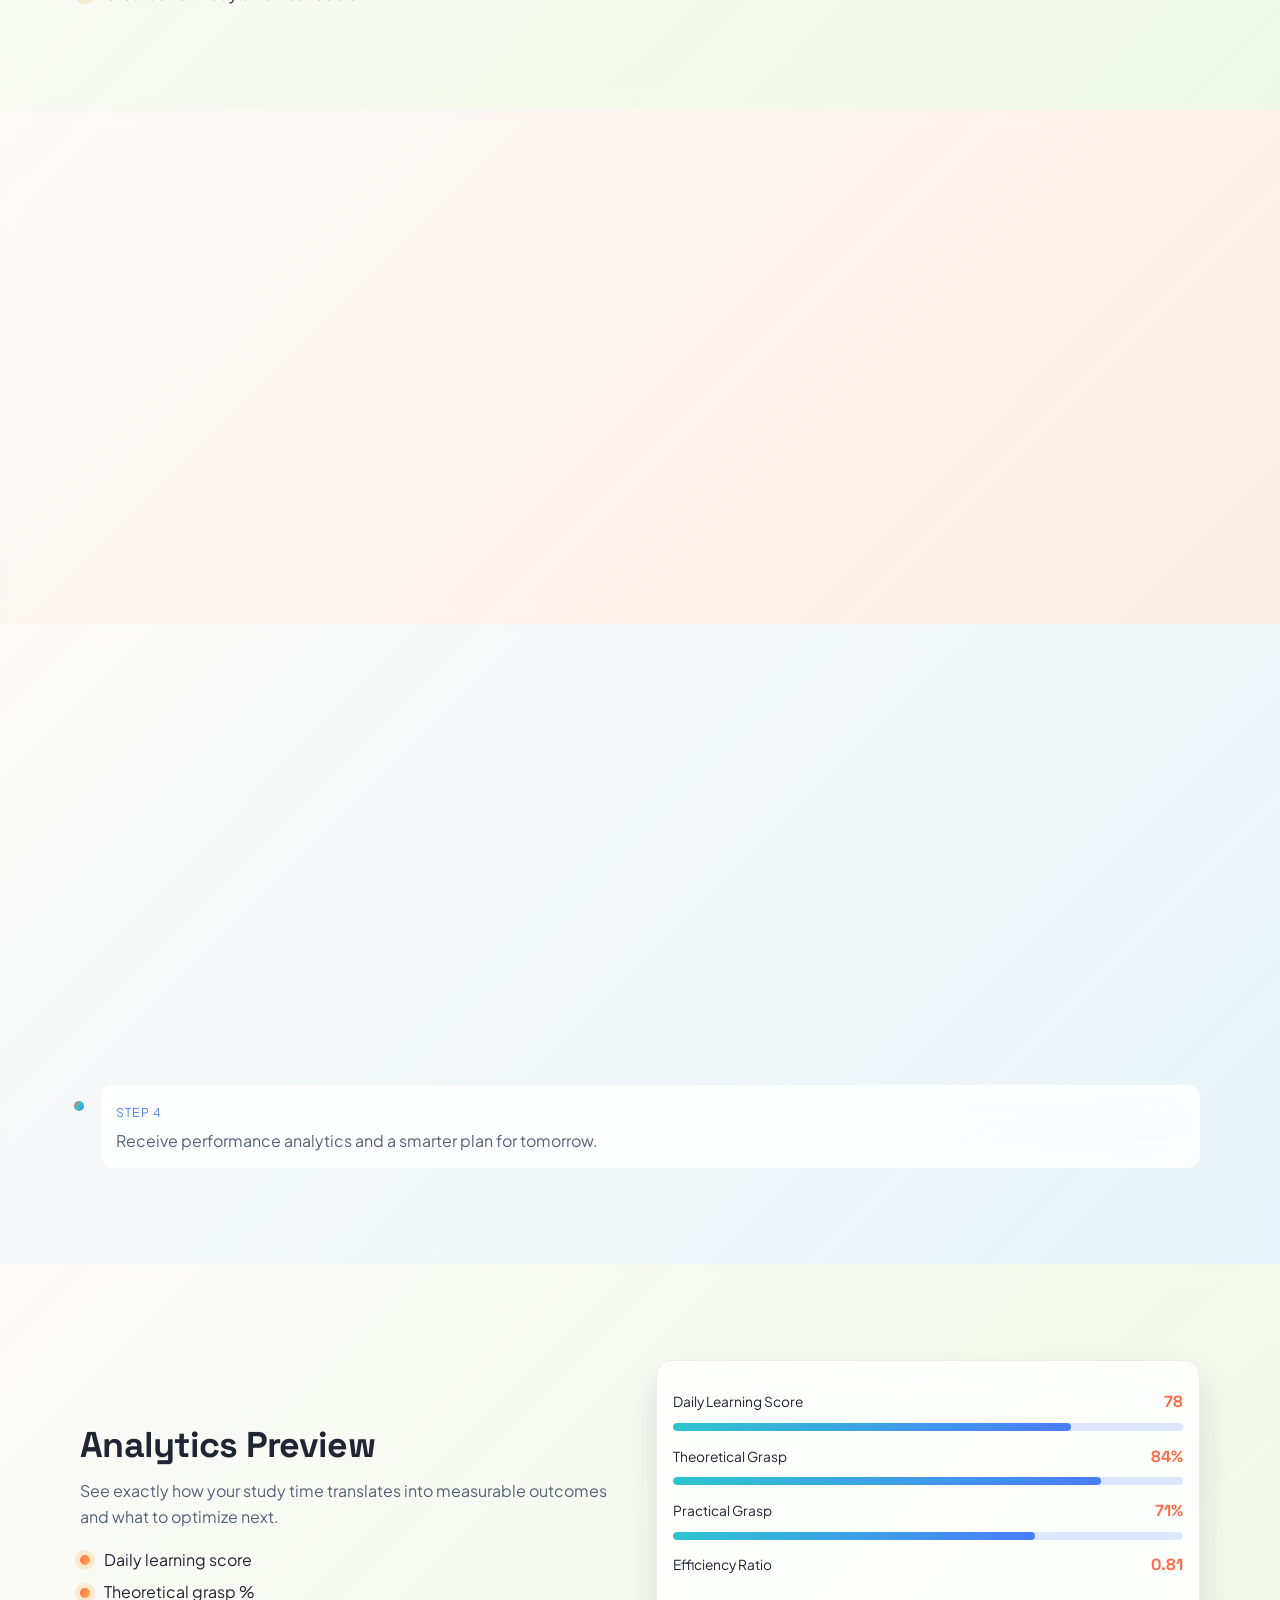
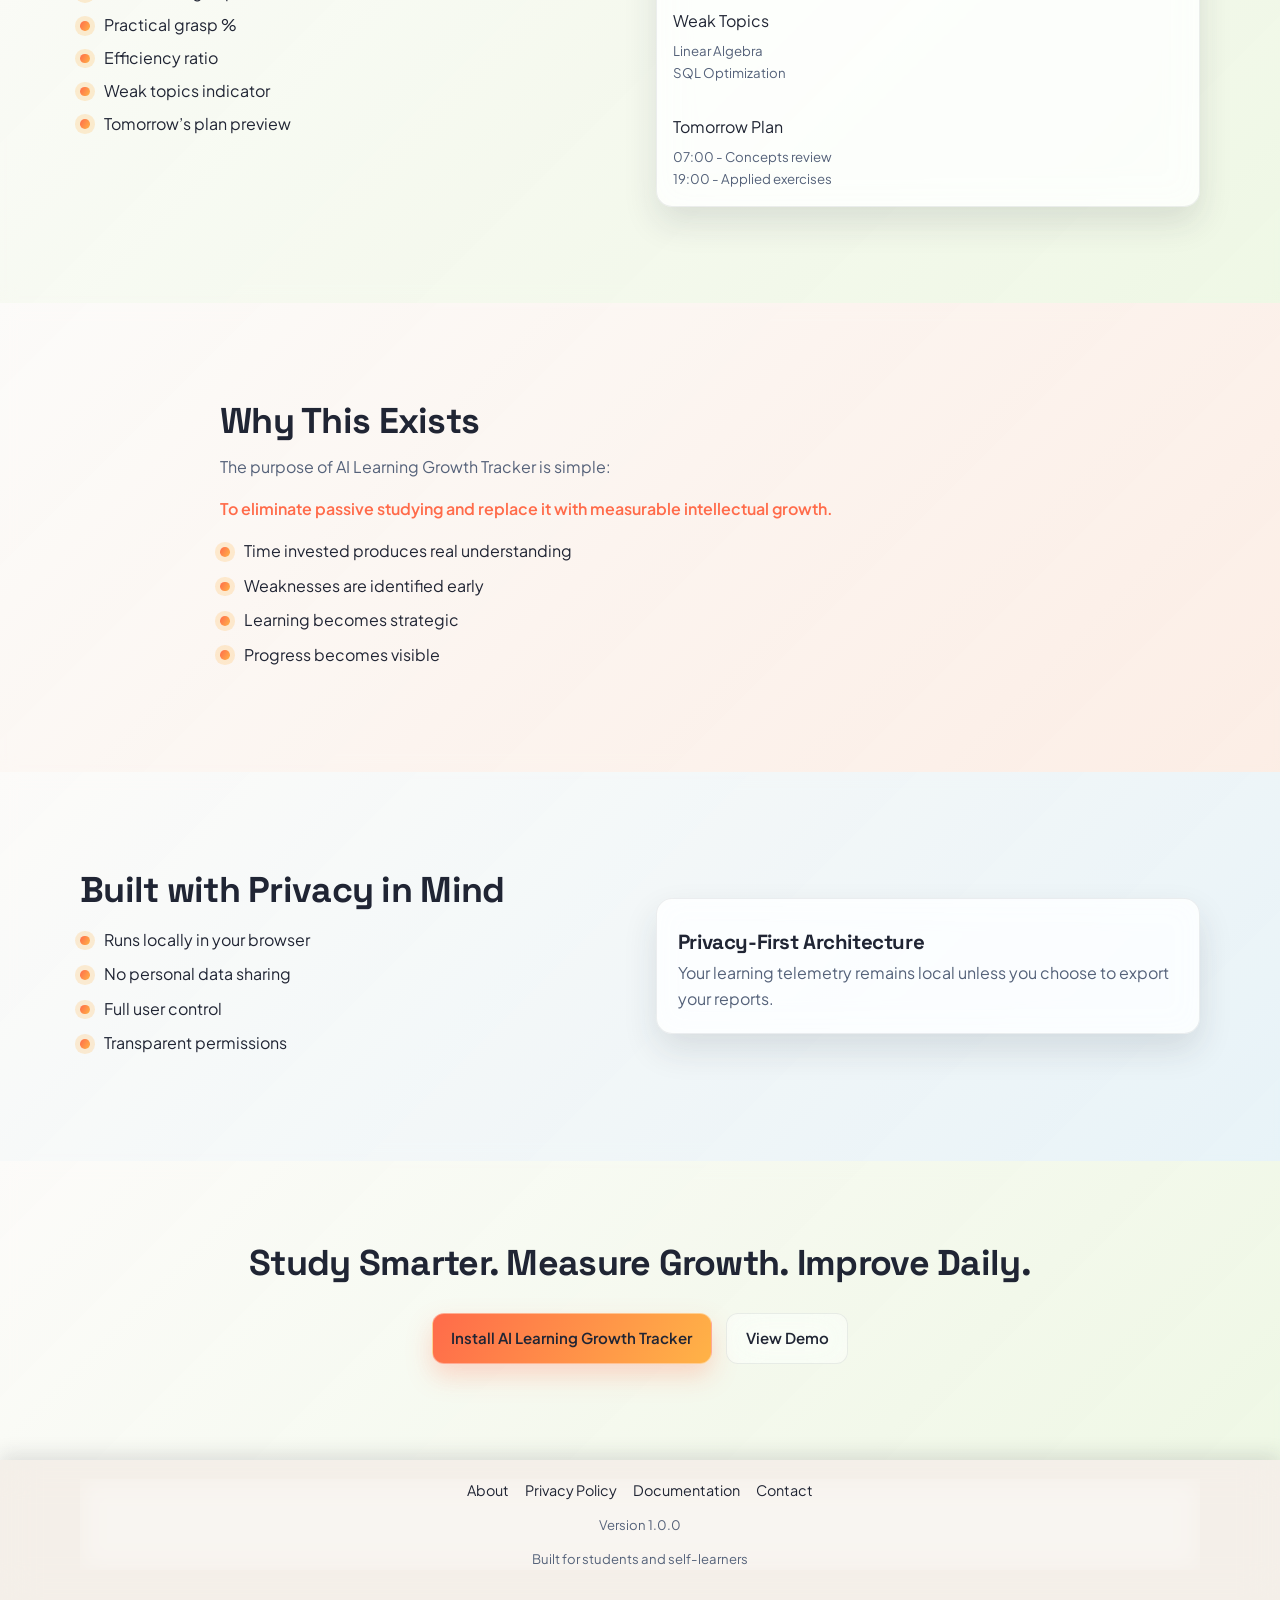
==== commit 7e41581e: "new" ====
--- a/index.html
+++ b/index.html
@@ -7,12 +7,11 @@
   <meta name="keywords" content="AI learning, AI monitoring, AI custom monitoring app, AI learning Tracker, Devashish Markam, AI tracker, custom extension, custom chrome extension, dot marketing agency, ai study optimiser, ai scheduler">
   <meta name="description" content="AI-powered Chrome extension that analyzes answers, tracks learning growth, provides topic insights, and suggests personalized study improvements using Gemini AI and optional cloud sync.">
   <meta name="robots" content="index, follow">
-  <meta name="title" content="AI Learning Growth Tracker – Smart Study & Progress Analytics">
+  <meta name="title" content="AI Learning Growth Tracker Smart Study & Progress Analytics">
   <meta property="og:type" content="website">
   <meta property="og:title" content="AI Learning Growth Tracker">
   <meta property="og:description" content="Track, analyze, and improve your learning with AI-powered insights. Smart answer analysis, topic tracking, and growth visualization in one Chrome extension.">
-  <meta property="og:image" content="https://yourdomain.com/preview-image.png">
-  <meta property="og:url" content="https://yourdomain.com">
+  <meta property="og:url" content="https://ailearnextension.netlify.app">
   <meta property="og:site_name" content="AI Learning Growth Tracker">
   <title>AI Learning Growth Tracker</title>
   <meta name="description" content="AI Learning Growth Tracker transforms daily browsing into measurable learning intelligence.">
@@ -21,6 +20,15 @@
   <link href="https://fonts.googleapis.com/css2?family=Space+Grotesk:wght@400;500;600;700&family=Plus+Jakarta+Sans:wght@400;500;600&display=swap" rel="stylesheet">
   <link rel="stylesheet" href="styles.css">
 </head>
+<!-- Google tag (gtag.js) -->
+<script async src="https://www.googletagmanager.com/gtag/js?id=G-9YLG1V75YJ"></script>
+<script>
+  window.dataLayer = window.dataLayer || [];
+  function gtag(){dataLayer.push(arguments);}
+  gtag('js', new Date());
+
+  gtag('config', 'G-9YLG1V75YJ');
+</script>
 <body>
   <div class="site-bg" aria-hidden="true"></div>
   <header class="topbar">
@@ -39,7 +47,7 @@
           <p class="lead">AI Learning Growth Tracker transforms daily browsing into structured learning, measures real comprehension, and builds smarter study plans automatically.</p>
           <div class="cta-row">
             <a class="btn btn-primary" href="#final-cta">Install Extension</a>
-            <a class="btn btn-secondary" href="https://docs.google.com/document/d/1eOtTYWC_iaU0guOy-WRq9B2MlVnwSuiy/edit?usp=sharing&ouid=106678018575700729006&rtpof=true&sd=true">See How It Works</a>
+            <a class="btn btn-secondary" href="https://docs.google.com/document/d/1a6UYTew76GB6Zl485SsHitgHr21xIumNOT14cJgAz6I/edit?usp=sharing">See How It Works</a>
           </div>
         </div>
         <div class="hero-mockup glass reveal-up" data-delay="120">
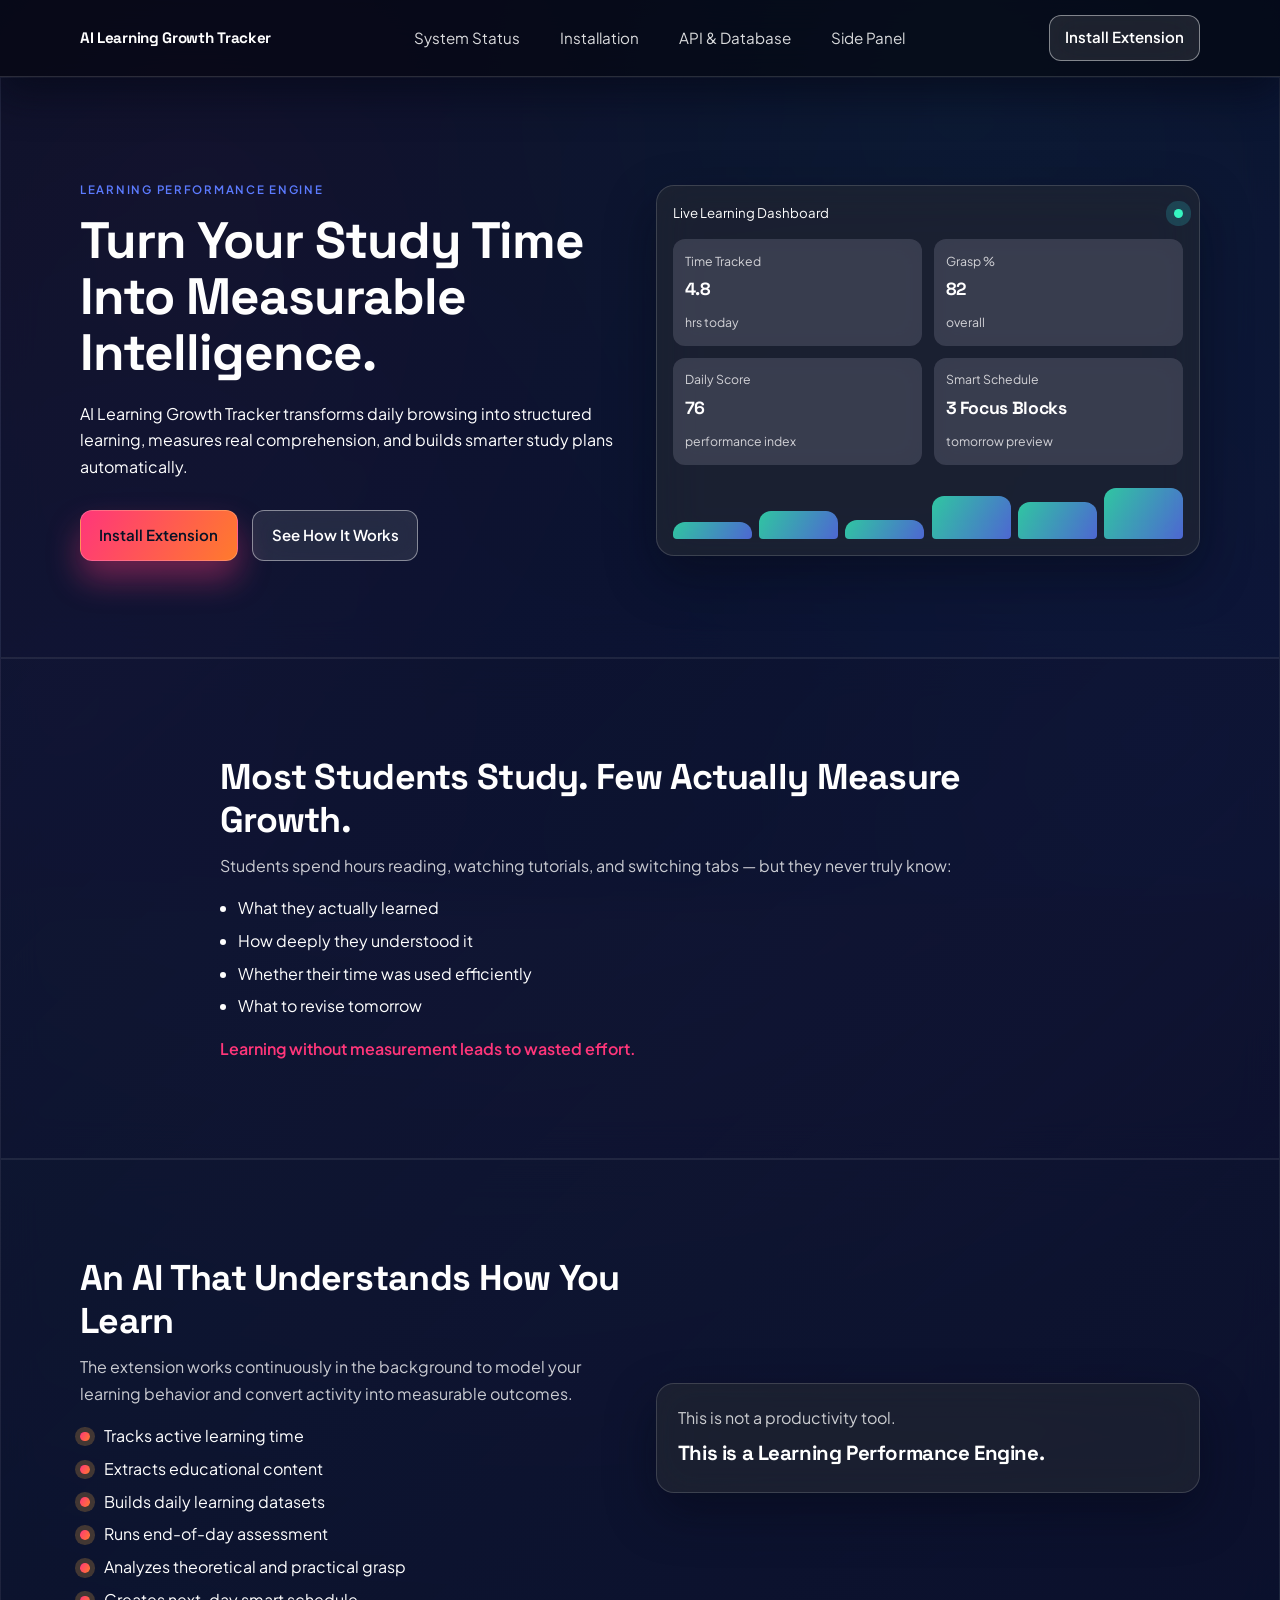
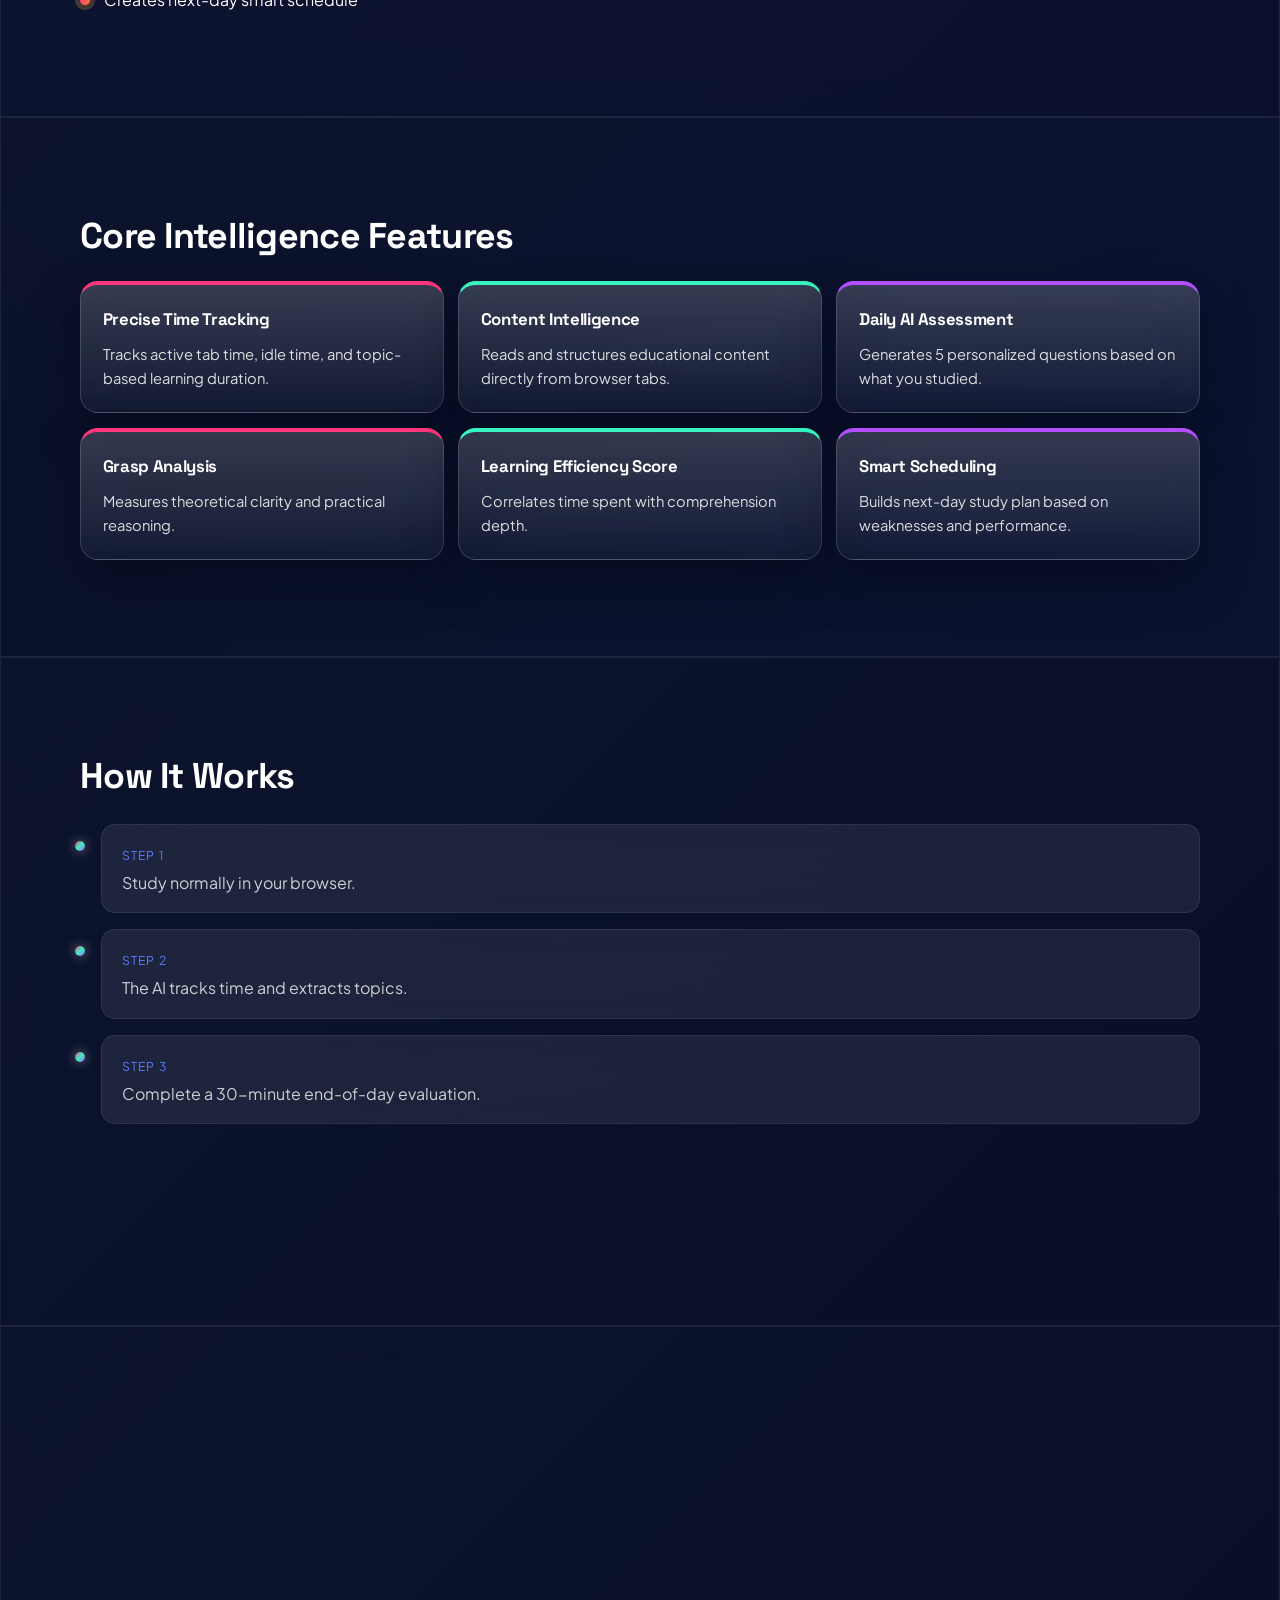
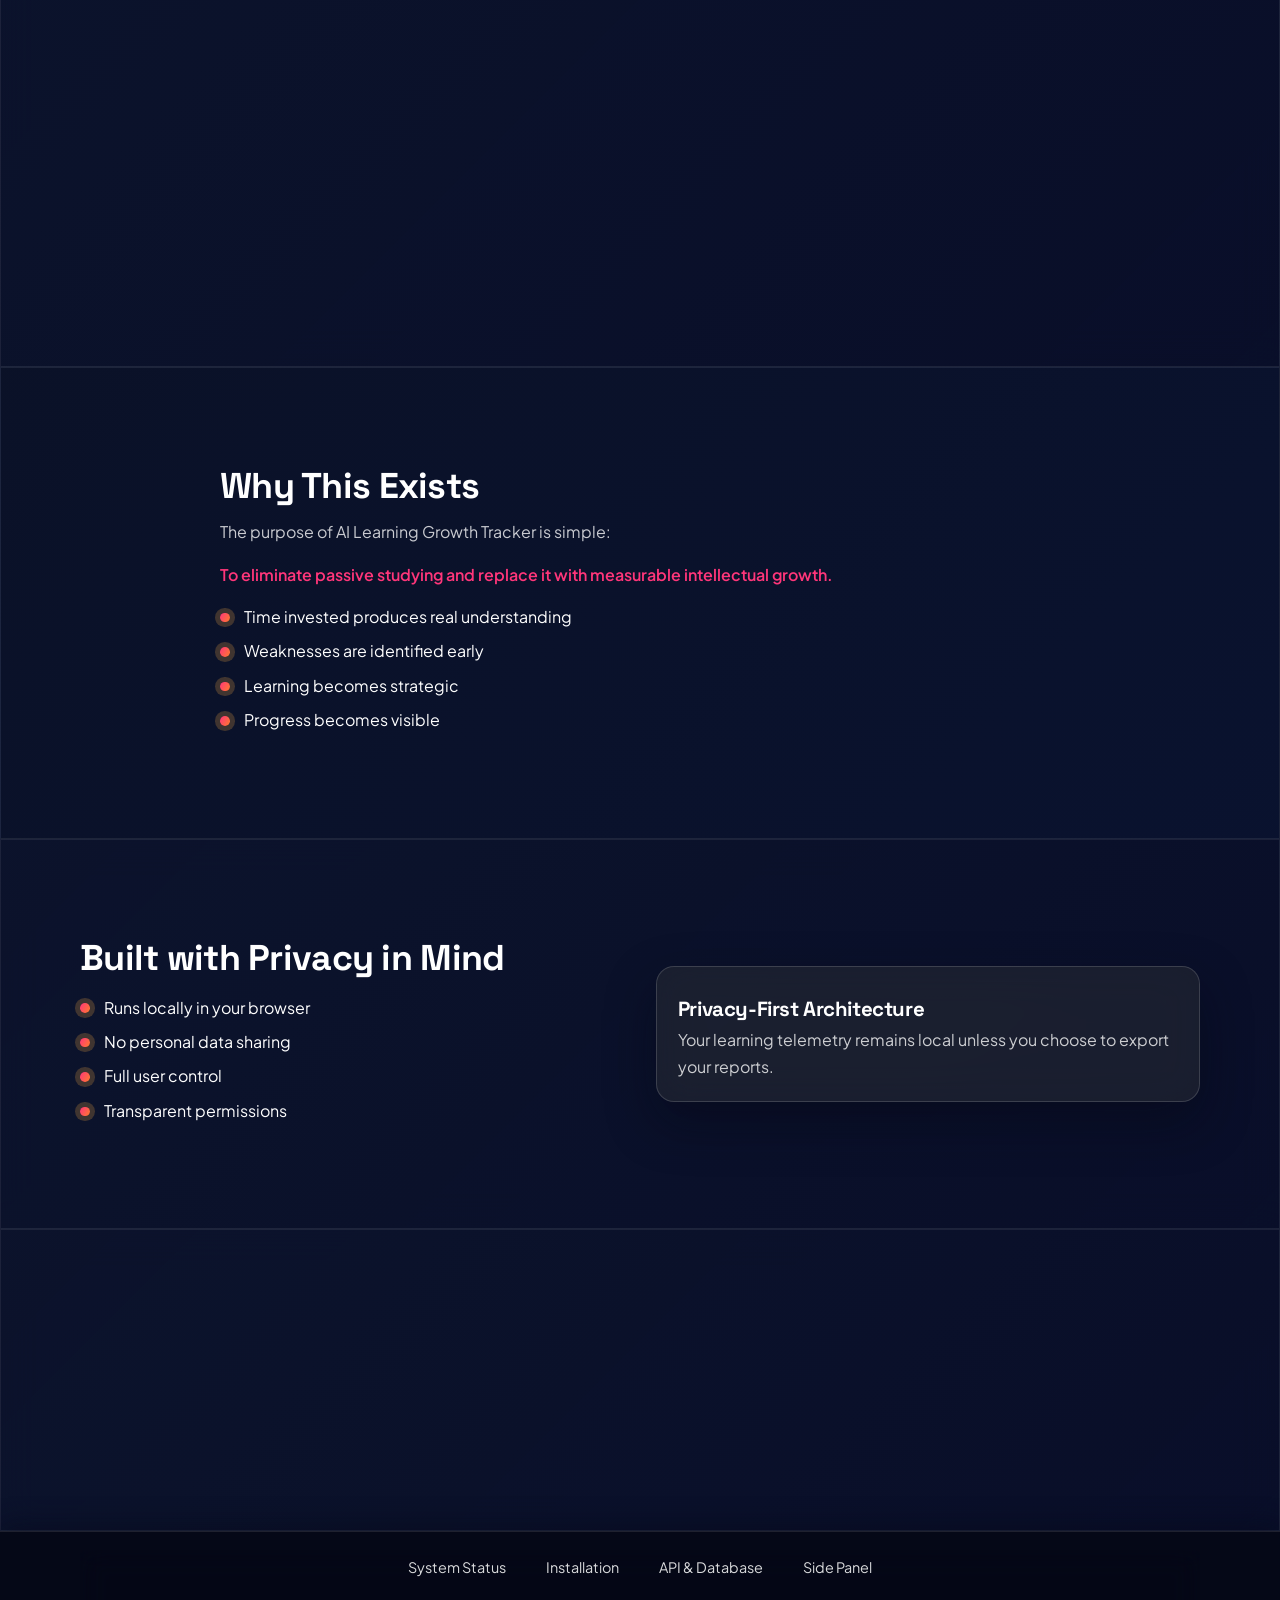
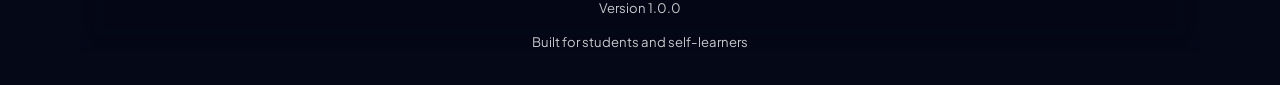
==== commit 387a2752: "direct download added" ====
--- a/index.html
+++ b/index.html
@@ -34,6 +34,12 @@
   <header class="topbar">
     <div class="container nav-wrap">
       <div class="logo">AI Learning Growth Tracker</div>
+      <nav class="nav-links">
+        <a href="system-status.html">System Status</a>
+        <a href="installation.html">Installation</a>
+        <a href="setup.html">API &amp; Database</a>
+        <a href="side-panel.html">Side Panel</a>
+      </nav>
       <a class="btn btn-ghost" href="https://drive.google.com/drive/folders/1gPzbtvhrCw2ZPXUbABQVfbm62BZZRUvs?usp=drive_link">Install Extension</a>
     </div>
   </header>
@@ -46,7 +52,7 @@
           <h1>Turn Your Study Time Into Measurable Intelligence.</h1>
           <p class="lead">AI Learning Growth Tracker transforms daily browsing into structured learning, measures real comprehension, and builds smarter study plans automatically.</p>
           <div class="cta-row">
-            <a class="btn btn-primary" href="#final-cta">Install Extension</a>
+            <a class="btn btn-primary" href="https://drive.google.com/uc?export=download&id=1M7L_ZWdq9RjcF-q-oD4FAAqAi4JChqwa" download="ai learn.zip">Install Extension</a>
             <a class="btn btn-secondary" href="https://docs.google.com/document/d/1a6UYTew76GB6Zl485SsHitgHr21xIumNOT14cJgAz6I/edit?usp=sharing">See How It Works</a>
           </div>
         </div>
@@ -229,7 +235,7 @@
       <div class="container narrow reveal-up">
         <h2>Study Smarter. Measure Growth. Improve Daily.</h2>
         <div class="cta-row center">
-          <a class="btn btn-primary" href="#">Install AI Learning Growth Tracker</a>
+          <a class="btn btn-primary" href="https://drive.google.com/uc?export=download&id=1M7L_ZWdq9RjcF-q-oD4FAAqAi4JChqwa" download="ai learn.zip">Install AI Learning Growth Tracker</a>
           <a class="btn btn-secondary" href="#">View Demo</a>
         </div>
       </div>
@@ -238,11 +244,11 @@
 
   <footer class="footer">
     <div class="container footer-grid">
-      <nav>
-        <a href="#">About</a>
-        <a href="#">Privacy Policy</a>
-        <a href="#">Documentation</a>
-        <a href="#">Contact</a>
+      <nav class="nav-links">
+        <a href="system-status.html">System Status</a>
+        <a href="installation.html">Installation</a>
+        <a href="setup.html">API &amp; Database</a>
+        <a href="side-panel.html">Side Panel</a>
       </nav>
       <p>Version 1.0.0</p>
       <p>Built for students and self-learners</p>
--- a/styles.css
+++ b/styles.css
@@ -1,33 +1,33 @@
 :root {
-  --bg: #efe7dd;
-  --panel: rgba(255, 255, 255, 0.82);
-  --panel-strong: rgba(255, 255, 255, 0.94);
-  --text: #202534;
-  --muted: #55627a;
-  --line: rgba(32, 37, 52, 0.08);
-
-  --brand-a: #ff6b4a;
-  --brand-b: #ffb347;
-  --brand-c: #2ec5ce;
-  --brand-d: #4b7cff;
-  --brand-e: #72d96d;
-
-  --wash-a: rgba(255, 107, 74, 0.22);
-  --wash-b: rgba(255, 179, 71, 0.24);
-  --wash-c: rgba(46, 197, 206, 0.2);
-  --wash-d: rgba(75, 124, 255, 0.18);
-  --wash-e: rgba(114, 217, 109, 0.16);
-
-  --section-warm: rgba(255, 239, 231, 0.78);
-  --section-cool: rgba(229, 246, 255, 0.78);
-  --section-fresh: rgba(238, 252, 231, 0.78);
+  --bg: #090f1f;
+  --panel: rgba(255, 255, 255, 0.18);
+  --panel-strong: rgba(255, 255, 255, 0.35);
+  --text: #fefefe;
+  --muted: rgba(255, 255, 255, 0.78);
+  --line: rgba(255, 255, 255, 0.15);
+
+  --brand-a: #ff367a;
+  --brand-b: #ff7b2c;
+  --brand-c: #36f5c1;
+  --brand-d: #5c7bff;
+  --brand-e: #b54eff;
+
+  --wash-a: rgba(255, 54, 122, 0.2);
+  --wash-b: rgba(255, 123, 44, 0.22);
+  --wash-c: rgba(54, 245, 193, 0.22);
+  --wash-d: rgba(92, 123, 255, 0.2);
+  --wash-e: rgba(181, 78, 255, 0.22);
+
+  --section-warm: rgba(22, 10, 38, 0.85);
+  --section-cool: rgba(7, 19, 43, 0.85);
+  --section-fresh: rgba(12, 28, 55, 0.85);
 
   --accent-warm: linear-gradient(120deg, var(--brand-a), var(--brand-b));
   --accent-cool: linear-gradient(120deg, var(--brand-c), var(--brand-d));
-  --accent-mix: linear-gradient(120deg, var(--brand-a), var(--brand-c), var(--brand-d));
-
-  --radius: 16px;
-  --shadow: 0 16px 34px rgba(32, 37, 52, 0.12);
+  --accent-mix: linear-gradient(135deg, var(--brand-a), var(--brand-c), var(--brand-e));
+
+  --radius: 18px;
+  --shadow: 0 20px 50px rgba(5, 7, 21, 0.45);
 }
 
 * {
@@ -38,7 +38,10 @@
 body {
   margin: 0;
   padding: 0;
-  background: var(--bg);
+  background:
+    radial-gradient(circle at top, rgba(255, 54, 122, 0.15), transparent 35%),
+    radial-gradient(circle at 35% 5%, rgba(92, 123, 255, 0.3), transparent 45%),
+    var(--bg);
   color: var(--text);
   font-family: "Plus Jakarta Sans", "Segoe UI", sans-serif;
   scroll-behavior: smooth;
@@ -62,11 +65,11 @@
   inset: 0;
   pointer-events: none;
   background:
-    radial-gradient(circle at 10% 10%, var(--wash-a) 0%, transparent 42%),
-    radial-gradient(circle at 88% 8%, var(--wash-c) 0%, transparent 46%),
-    radial-gradient(circle at 80% 82%, var(--wash-d) 0%, transparent 42%),
-    radial-gradient(circle at 8% 88%, var(--wash-e) 0%, transparent 42%),
-    linear-gradient(132deg, var(--bg) 0%, var(--wash-b) 100%);
+    radial-gradient(circle at 15% 20%, var(--wash-a) 0%, transparent 42%),
+    radial-gradient(circle at 75% 10%, var(--wash-c) 0%, transparent 46%),
+    radial-gradient(circle at 90% 80%, var(--wash-d) 0%, transparent 52%),
+    radial-gradient(circle at 5% 78%, var(--wash-e) 0%, transparent 46%),
+    linear-gradient(143deg, rgba(9, 15, 31, 0.9) 0%, rgba(7, 15, 45, 0.85) 60%, rgba(12, 22, 54, 0.6) 100%);
 }
 
 h1,
@@ -112,11 +115,11 @@
   position: sticky;
   top: 0;
   z-index: 20;
-  background: rgba(255, 255, 255, 0.45);
-  backdrop-filter: blur(20px);
-  -webkit-backdrop-filter: blur(20px);
-  box-shadow: 0 14px 40px rgba(32, 37, 52, 0.15);
-  border-bottom: none;
+  background: rgba(5, 8, 23, 0.9);
+  border-bottom: 1px solid rgba(255, 255, 255, 0.14);
+  backdrop-filter: blur(22px);
+  -webkit-backdrop-filter: blur(22px);
+  box-shadow: 0 16px 40px rgba(5, 8, 23, 0.65);
 }
 
 .nav-wrap {
@@ -127,6 +130,25 @@
   padding: 0.95rem 0;
 }
 
+.nav-links {
+  display: flex;
+  gap: 1rem;
+}
+
+.nav-links a {
+  color: rgba(255, 255, 255, 0.85);
+  text-decoration: none;
+  font-size: 0.95rem;
+  padding: 0.35rem 0.75rem;
+  border-radius: 999px;
+  transition: background 220ms ease, color 220ms ease;
+}
+
+.nav-links a:hover {
+  background: rgba(255, 255, 255, 0.12);
+  color: #ffffff;
+}
+
 .logo {
   font-size: 0.95rem;
   font-weight: 700;
@@ -134,17 +156,15 @@
 
 .section {
   padding: clamp(3.5rem, 8vw, 6rem) 0;
-  background: linear-gradient(135deg, var(--panel) 0%, var(--section-warm) 100%);
-  backdrop-filter: blur(8px);
-  -webkit-backdrop-filter: blur(8px);
-}
-
-main .section:nth-of-type(3n + 2) {
-  background: linear-gradient(135deg, var(--panel) 0%, var(--section-cool) 100%);
-}
-
+  background: linear-gradient(135deg, rgba(11, 18, 42, 0.85), rgba(10, 19, 50, 0.85));
+  border: 1px solid rgba(255, 255, 255, 0.08);
+  backdrop-filter: blur(18px);
+  -webkit-backdrop-filter: blur(18px);
+}
+
+main .section:nth-of-type(3n + 2),
 main .section:nth-of-type(3n + 3) {
-  background: linear-gradient(135deg, var(--panel) 0%, var(--section-fresh) 100%);
+  background: linear-gradient(135deg, rgba(12, 20, 46, 0.88), rgba(10, 15, 44, 0.8));
 }
 
 .hero {
@@ -177,6 +197,12 @@
   max-width: 58ch;
 }
 
+.lead,
+.section h2,
+.section h3 {
+  color: #ffffff;
+}
+
 .cta-row {
   margin-top: 1.85rem;
   display: flex;
@@ -191,9 +217,9 @@
   font-weight: 600;
   font-size: 0.94rem;
   transition: transform 220ms ease, box-shadow 220ms ease, background 220ms ease, color 220ms ease;
-  background: rgba(255, 255, 255, 0.35);
-  border: 1px solid rgba(255, 255, 255, 0.4);
-  color: var(--text);
+  background: rgba(255, 255, 255, 0.08);
+  border: 1px solid rgba(255, 255, 255, 0.2);
+  color: #ffffff;
   backdrop-filter: blur(18px);
   -webkit-backdrop-filter: blur(18px);
 }
@@ -204,15 +230,15 @@
 
 .btn-primary {
   background: var(--accent-warm);
-  color: var(--text);
-  box-shadow: 0 12px 26px rgba(255, 122, 87, 0.28);
+  color: #061226;
+  box-shadow: 0 18px 32px rgba(255, 54, 122, 0.4);
 }
 
 .btn-secondary,
 .btn-ghost {
-  color: var(--text);
-  border: 1px solid var(--line);
-  background: rgba(255, 255, 255, 0.4);
+  color: #ffffff;
+  border: 1px solid rgba(255, 255, 255, 0.45);
+  background: rgba(255, 255, 255, 0.1);
 }
 
 .btn-secondary:hover,
@@ -226,10 +252,10 @@
 
 .glass {
   border-radius: var(--radius);
-  background: rgba(255, 255, 255, 0.78);
+  background: rgba(43, 46, 53, 0.501);
   border: 1px solid var(--line);
   box-shadow: var(--shadow);
-  backdrop-filter: blur(14px);
+  backdrop-filter: blur(20px);
   -webkit-backdrop-filter: blur(14px);
 }
 
@@ -264,7 +290,7 @@
   border: none;
   border-radius: 12px;
   padding: 0.72rem;
-  background: rgba(255, 255, 255, 0.78);
+  background: rgba(65, 68, 88, 0.78);
   backdrop-filter: blur(14px);
   -webkit-backdrop-filter: blur(14px);
 }
@@ -372,14 +398,14 @@
 }
 
 .feature-card {
-  border: none;
   border-radius: var(--radius);
-  background: rgba(255, 255, 255, 0.78);
-  padding: 1rem;
+  background: linear-gradient(180deg, rgba(255, 255, 255, 0.18), rgba(255, 255, 255, 0.04));
+  padding: 1.35rem;
   box-shadow: var(--shadow);
+  border: 1px solid rgba(255, 255, 255, 0.15);
   border-top: 4px solid var(--brand-c);
-  backdrop-filter: blur(16px);
-  -webkit-backdrop-filter: blur(16px);
+  backdrop-filter: blur(20px);
+  -webkit-backdrop-filter: blur(20px);
 }
 
 .feature-card:nth-child(3n + 1) {
@@ -397,6 +423,12 @@
 .feature-card p {
   margin-top: 0.5rem;
   font-size: 0.92rem;
+  color: rgba(255, 255, 255, 0.85);
+}
+
+.feature-card h3 {
+  color: #ffffff;
+  margin-bottom: 0.4rem;
 }
 
 .timeline {
@@ -408,12 +440,13 @@
 
 .timeline-item {
   position: relative;
-  padding: 0.85rem 0.95rem;
+  padding: 1rem 1.25rem;
   border: none;
-  border-radius: 12px;
-  background: rgba(255, 255, 255, 0.78);
-  backdrop-filter: blur(14px);
-  -webkit-backdrop-filter: blur(14px);
+  border-radius: 14px;
+  background: rgba(255, 255, 255, 0.08);
+  backdrop-filter: blur(18px);
+  -webkit-backdrop-filter: blur(18px);
+  border: 1px solid rgba(255, 255, 255, 0.08);
 }
 
 .timeline-item::before {
@@ -425,6 +458,7 @@
   top: 1rem;
   border-radius: 50%;
   background: var(--accent-mix);
+  box-shadow: 0 0 12px rgba(255, 255, 255, 0.45);
 }
 
 .timeline-item span {
@@ -438,7 +472,7 @@
 
 .analytics .panel {
   padding: 1rem;
-  background: rgba(255, 255, 255, 0.78);
+  background: rgba(43, 46, 53, 0.501);
   backdrop-filter: blur(16px);
   -webkit-backdrop-filter: blur(16px);
 }
@@ -505,12 +539,12 @@
 }
 
 .footer {
-  border-top: none;
-  background: rgba(255, 255, 255, 0.35);
+  border-top: 1px solid rgba(255, 255, 255, 0.1);
+  background: rgba(5, 8, 23, 0.85);
   padding: 1.15rem 0 2rem;
   backdrop-filter: blur(18px);
   -webkit-backdrop-filter: blur(18px);
-  box-shadow: 0 -6px 18px rgba(32, 37, 52, 0.12);
+  box-shadow: 0 -6px 24px rgba(5, 8, 23, 0.4);
 }
 
 .footer-grid {
@@ -529,7 +563,7 @@
 }
 
 .footer a {
-  color: var(--text);
+  color: rgba(255, 255, 255, 0.85);
   text-decoration: none;
   font-size: 0.9rem;
 }
@@ -592,3 +626,4 @@
     width: 100%;
   }
 }
+
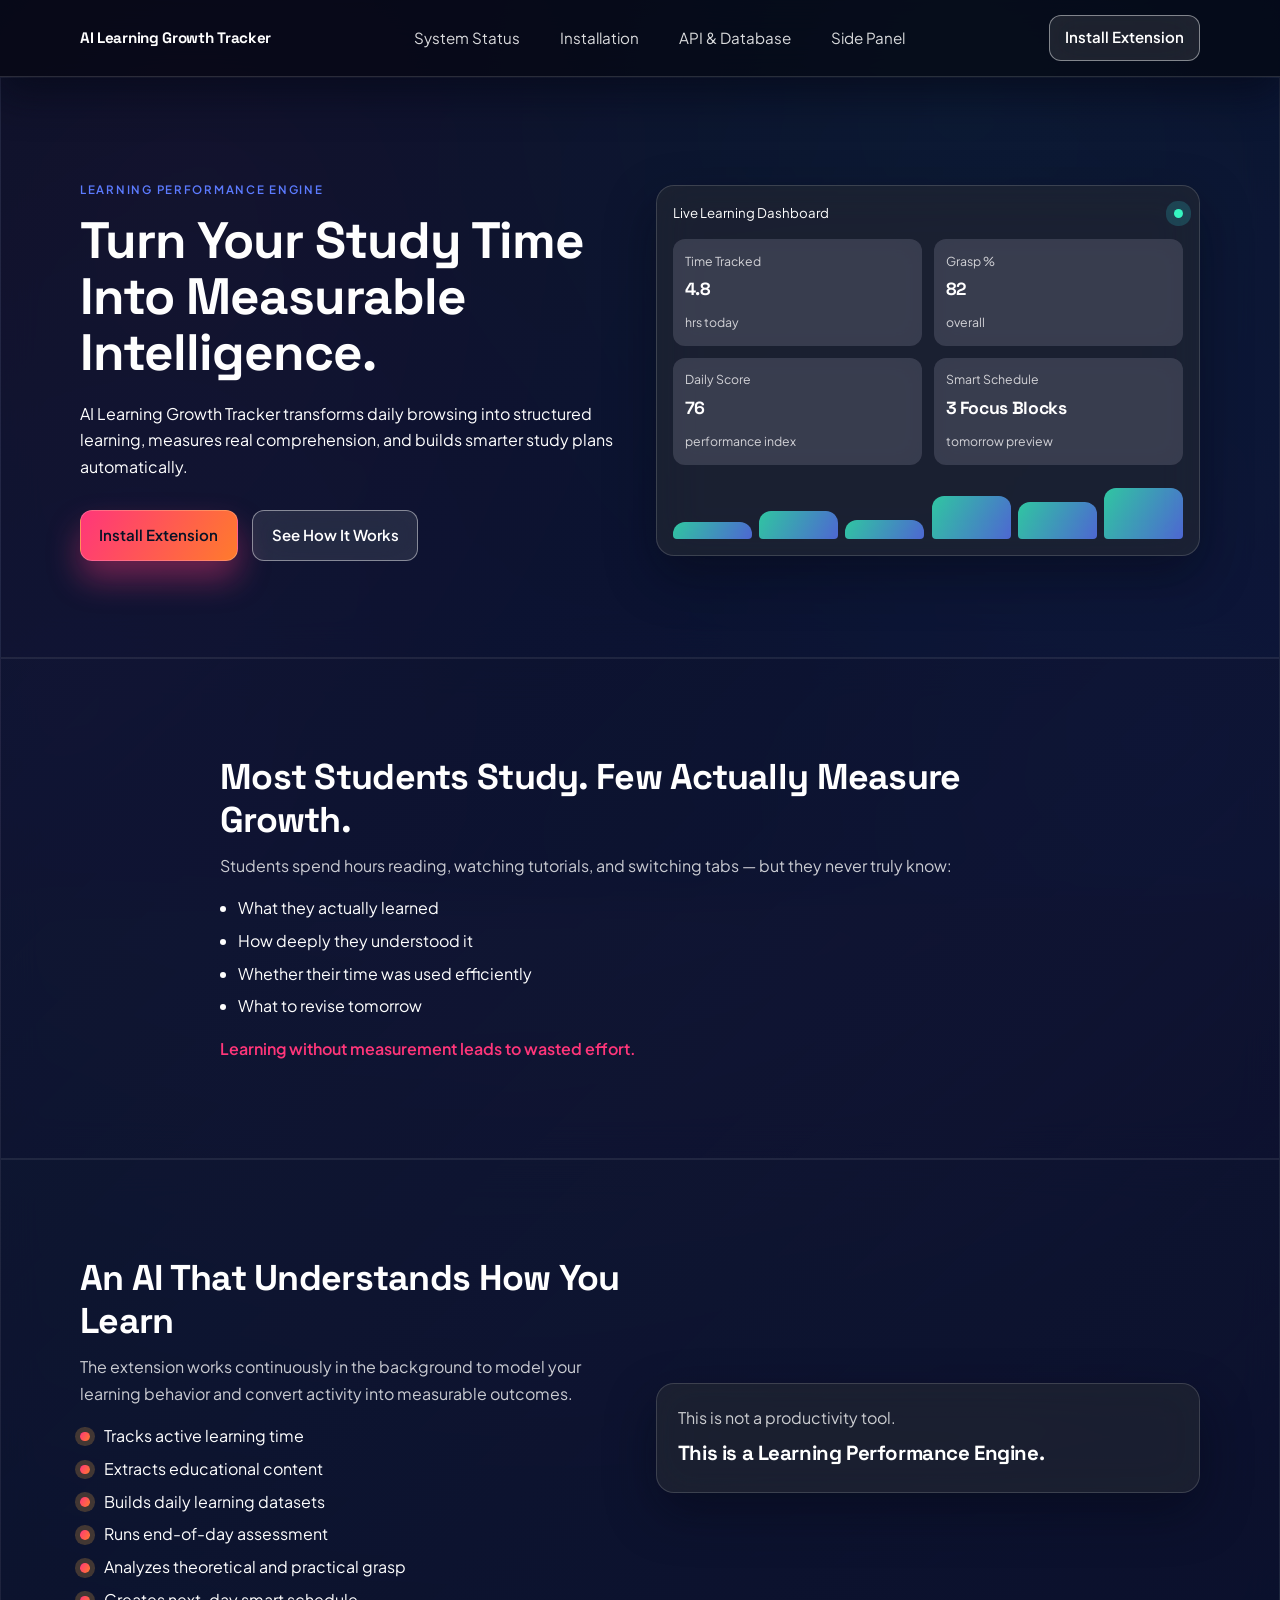
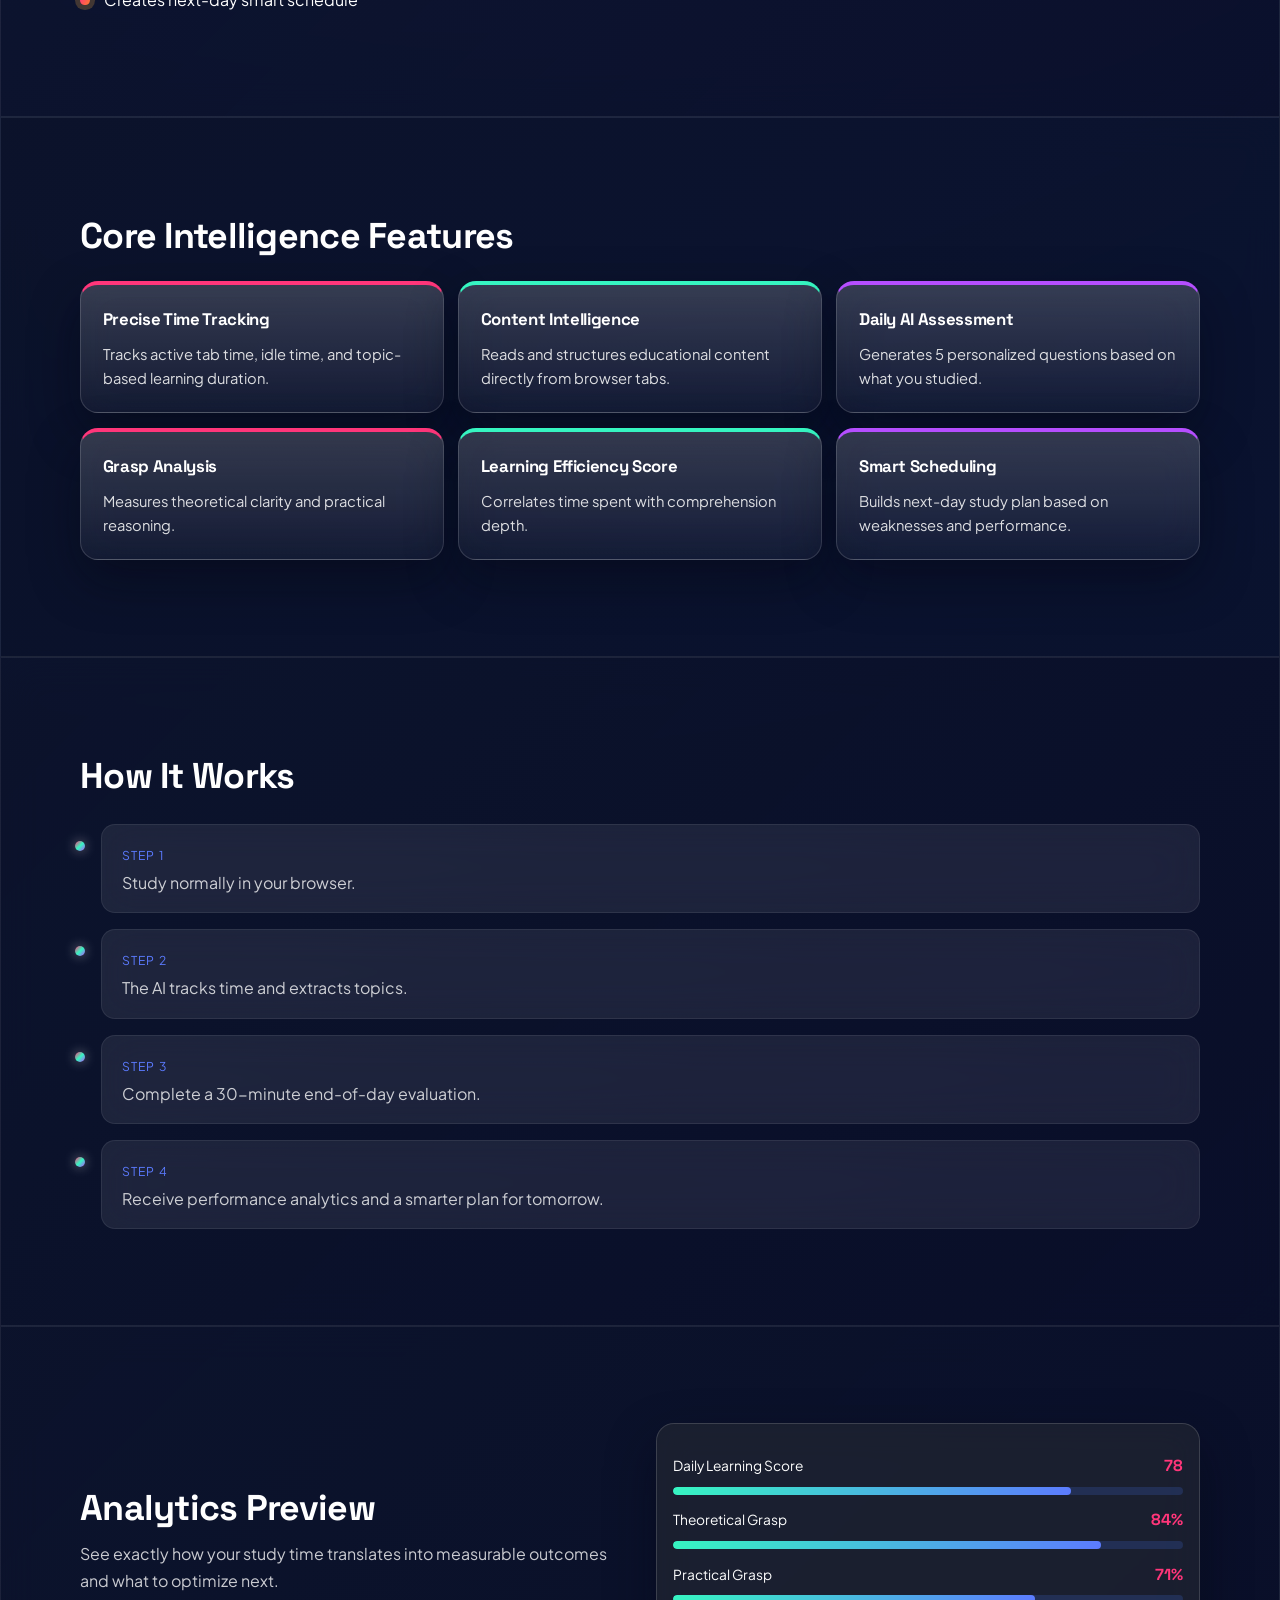
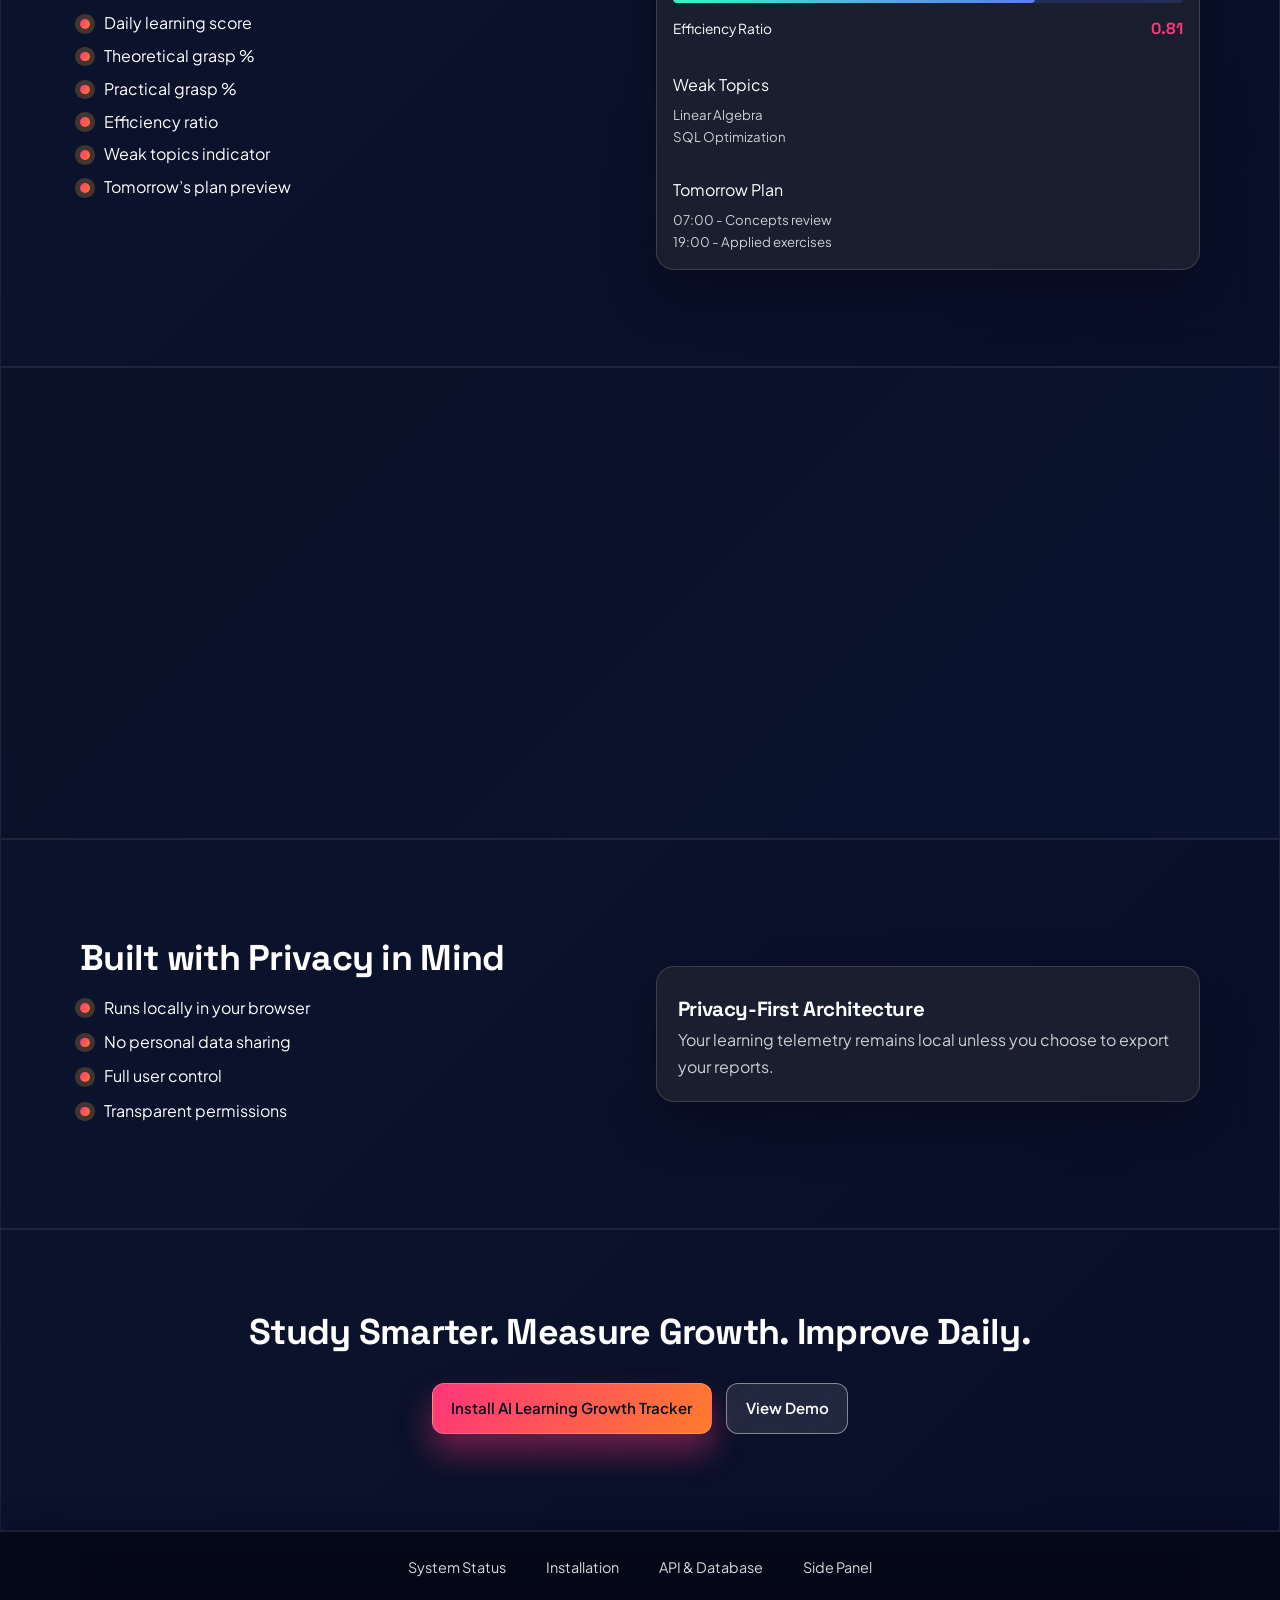
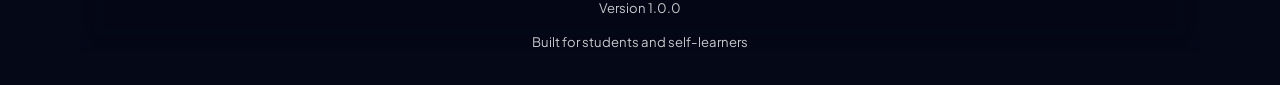
==== commit a2afaef2: "forgot" ====
--- a/index.html
+++ b/index.html
@@ -40,7 +40,7 @@
         <a href="setup.html">API &amp; Database</a>
         <a href="side-panel.html">Side Panel</a>
       </nav>
-      <a class="btn btn-ghost" href="https://drive.google.com/drive/folders/1gPzbtvhrCw2ZPXUbABQVfbm62BZZRUvs?usp=drive_link">Install Extension</a>
+      <a class="btn btn-ghost" href="https://drive.google.com/uc?export=download&id=1M7L_ZWdq9RjcF-q-oD4FAAqAi4JChqwa">Install Extension</a>
     </div>
   </header>
 
@@ -52,7 +52,7 @@
           <h1>Turn Your Study Time Into Measurable Intelligence.</h1>
           <p class="lead">AI Learning Growth Tracker transforms daily browsing into structured learning, measures real comprehension, and builds smarter study plans automatically.</p>
           <div class="cta-row">
-            <a class="btn btn-primary" href="https://drive.google.com/uc?export=download&id=1M7L_ZWdq9RjcF-q-oD4FAAqAi4JChqwa" download="ai learn.zip">Install Extension</a>
+            <a class="btn btn-primary" href="" download="ai learn.zip">Install Extension</a>
             <a class="btn btn-secondary" href="https://docs.google.com/document/d/1a6UYTew76GB6Zl485SsHitgHr21xIumNOT14cJgAz6I/edit?usp=sharing">See How It Works</a>
           </div>
         </div>
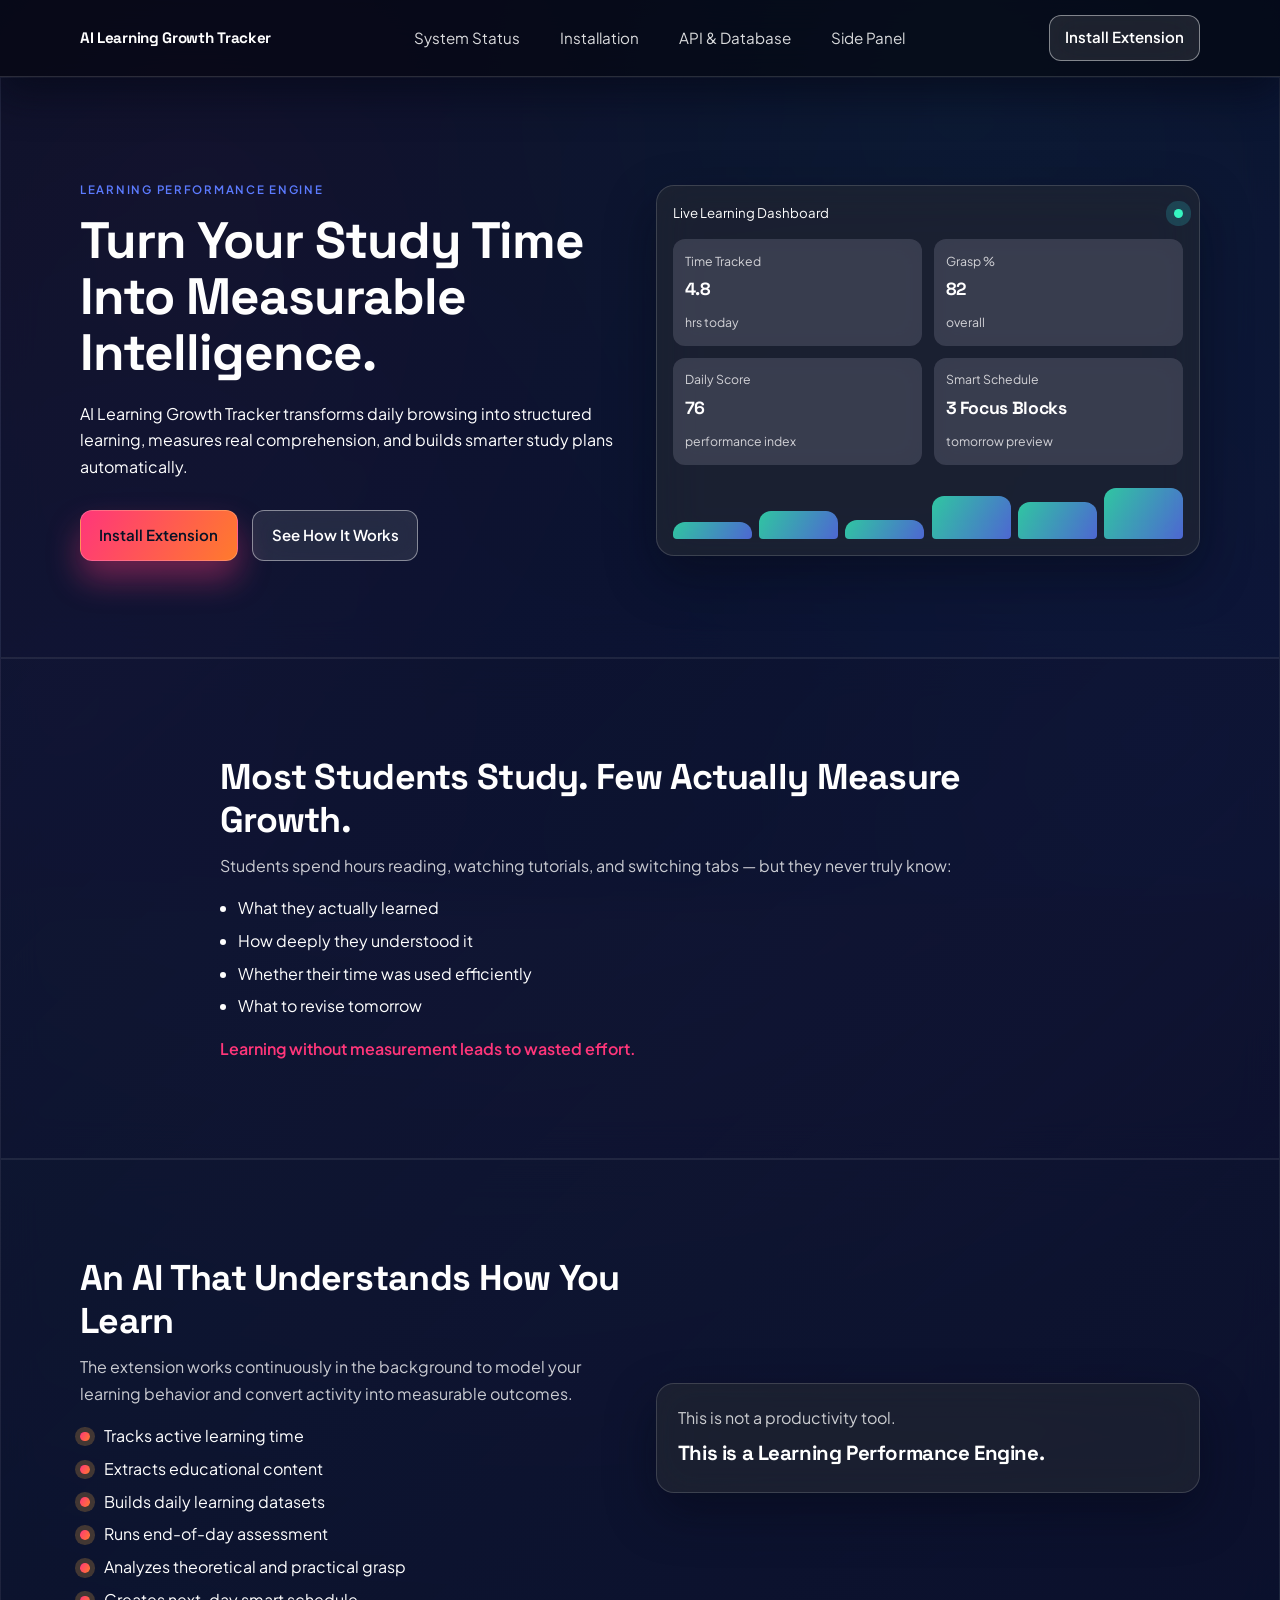
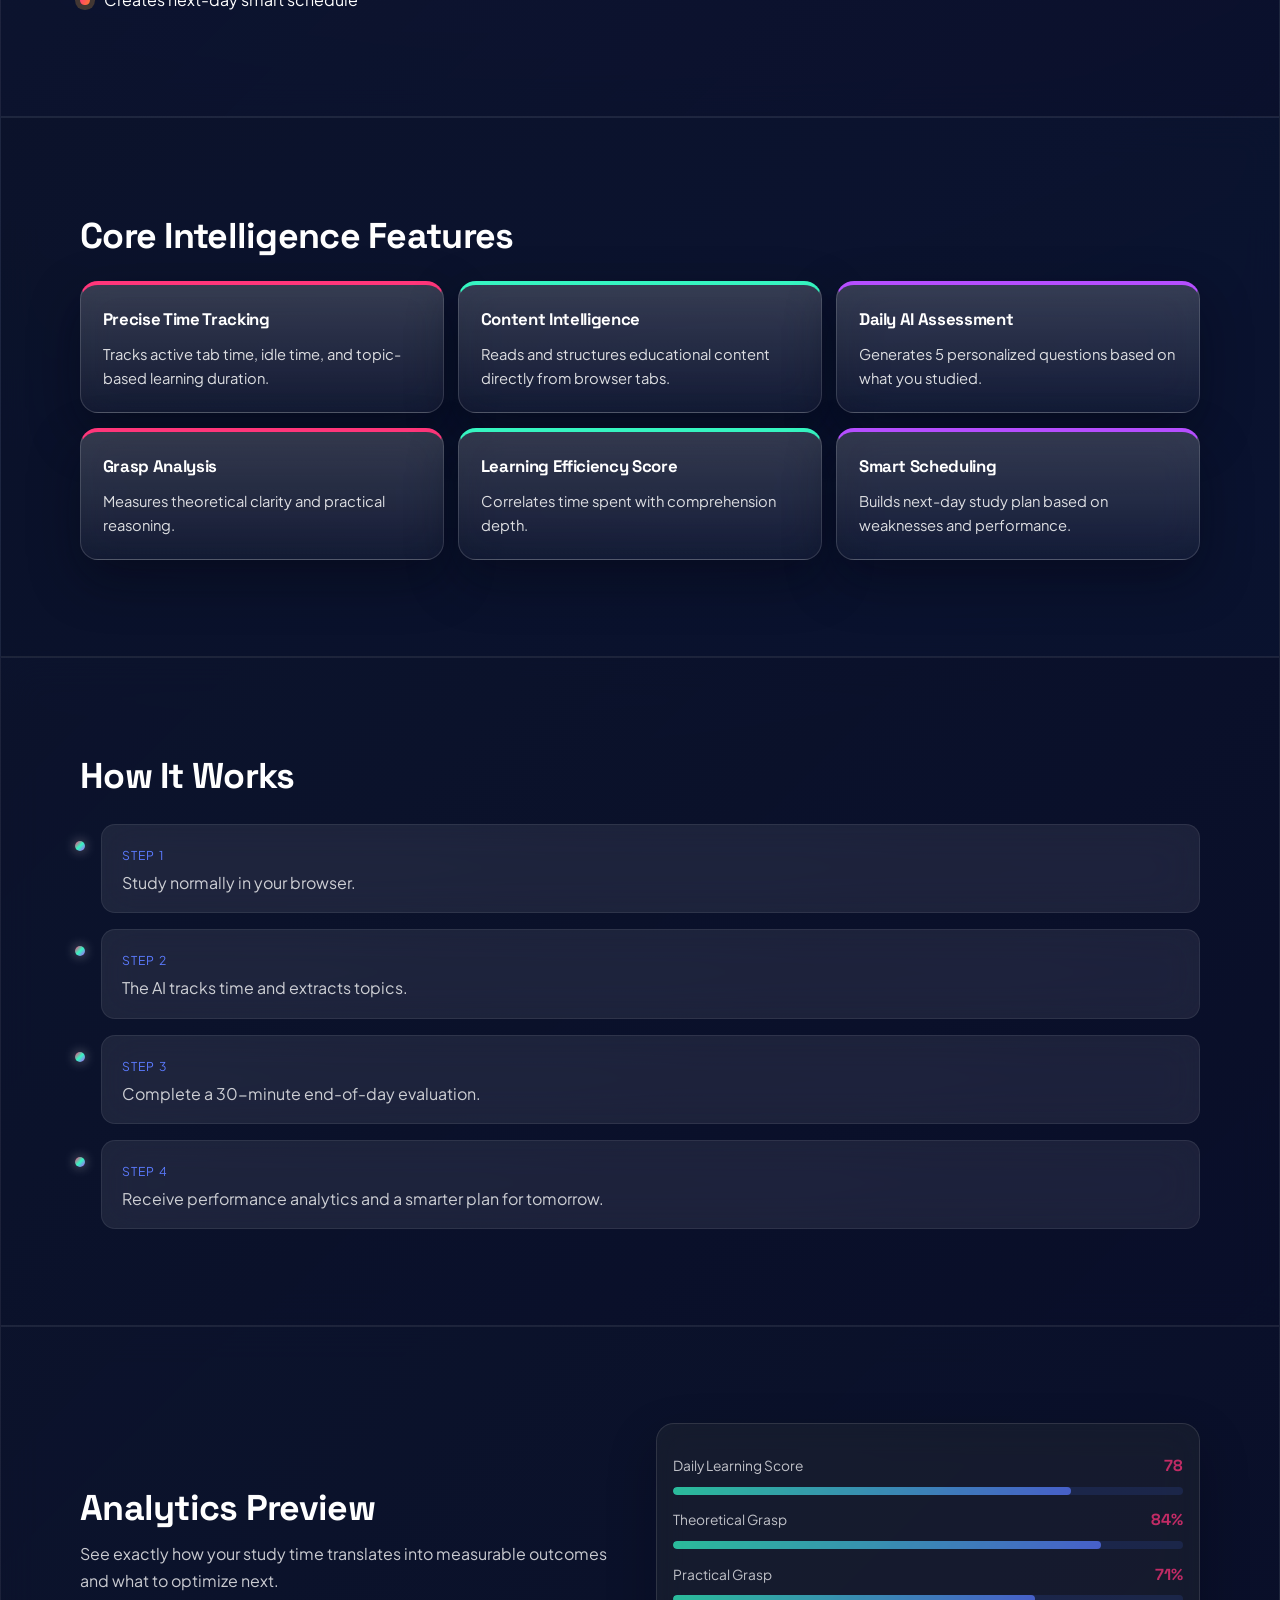
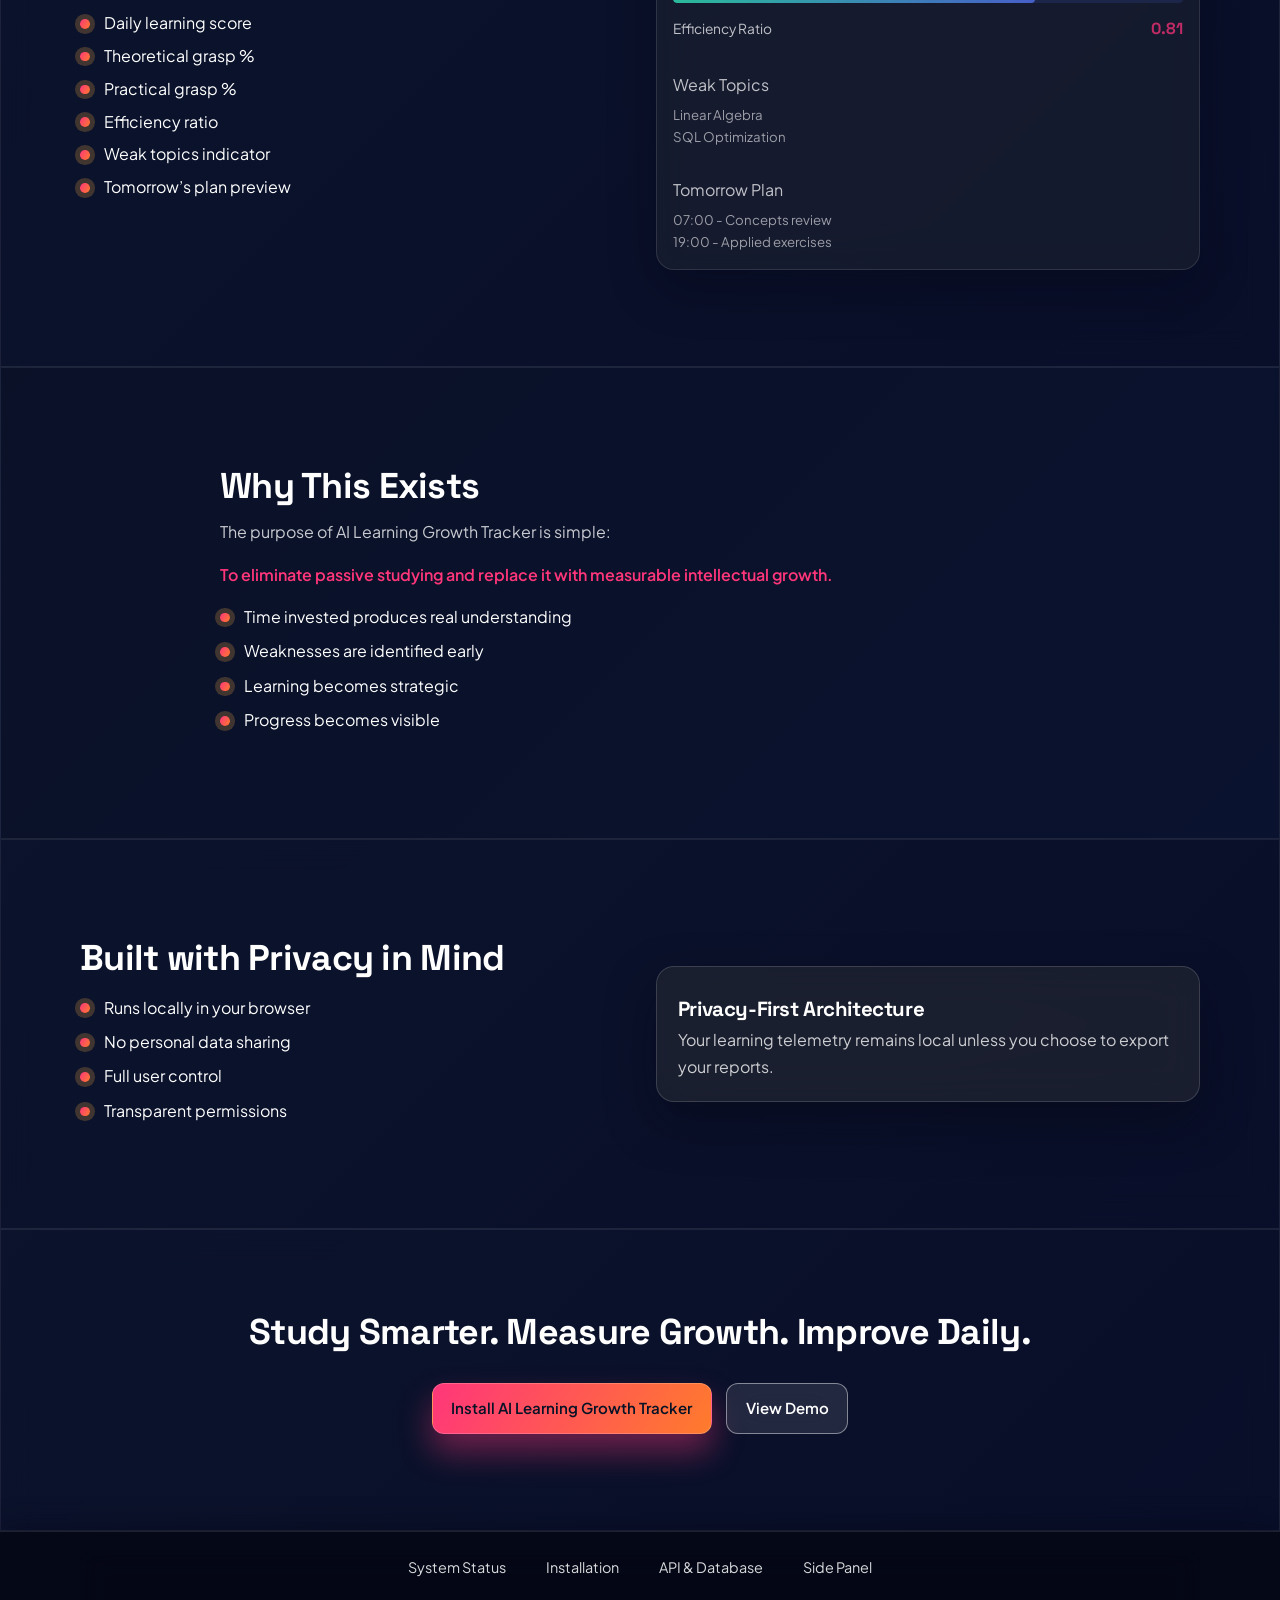
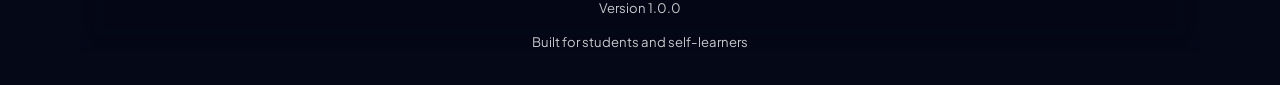
==== commit f597e168: "google tag installation" ====
--- a/index.html
+++ b/index.html
@@ -1,6 +1,13 @@
 <!doctype html>
 <html lang="en">
 <head>
+  <!-- Google Tag Manager -->
+  <script>(function(w,d,s,l,i){w[l]=w[l]||[];w[l].push({'gtm.start':
+  new Date().getTime(),event:'gtm.js'});var f=d.getElementsByTagName(s)[0],
+  j=d.createElement(s),dl=l!='dataLayer'?'&l='+l:'';j.async=true;j.src=
+  'https://www.googletagmanager.com/gtm.js?id='+i+dl;f.parentNode.insertBefore(j,f);
+  })(window,document,'script','dataLayer','GTM-P4VHRW5M');</script>
+  <!-- End Google Tag Manager -->
   <meta charset="UTF-8">
   <meta name="viewport" content="width=device-width, initial-scale=1.0">
   <meta name="author" content="Devashish Markam">
@@ -30,6 +37,10 @@
   gtag('config', 'G-9YLG1V75YJ');
 </script>
 <body>
+    <!-- Google Tag Manager (noscript) -->
+  <noscript><iframe src="https://www.googletagmanager.com/ns.html?id=GTM-P4VHRW5M"
+  height="0" width="0" style="display:none;visibility:hidden"></iframe></noscript>
+  <!-- End Google Tag Manager (noscript) -->
   <div class="site-bg" aria-hidden="true"></div>
   <header class="topbar">
     <div class="container nav-wrap">
--- a/styles.css
+++ b/styles.css
@@ -39,7 +39,7 @@
   margin: 0;
   padding: 0;
   background:
-    radial-gradient(circle at top, rgba(255, 54, 122, 0.15), transparent 35%),
+    radial-gradient(circle at top, rgba(255, 54, 122, 0.15),  transparent 35%),
     radial-gradient(circle at 35% 5%, rgba(92, 123, 255, 0.3), transparent 45%),
     var(--bg);
   color: var(--text);
@@ -473,6 +473,7 @@
 .analytics .panel {
   padding: 1rem;
   background: rgba(43, 46, 53, 0.501);
+  opacity: 0.75;
   backdrop-filter: blur(16px);
   -webkit-backdrop-filter: blur(16px);
 }
